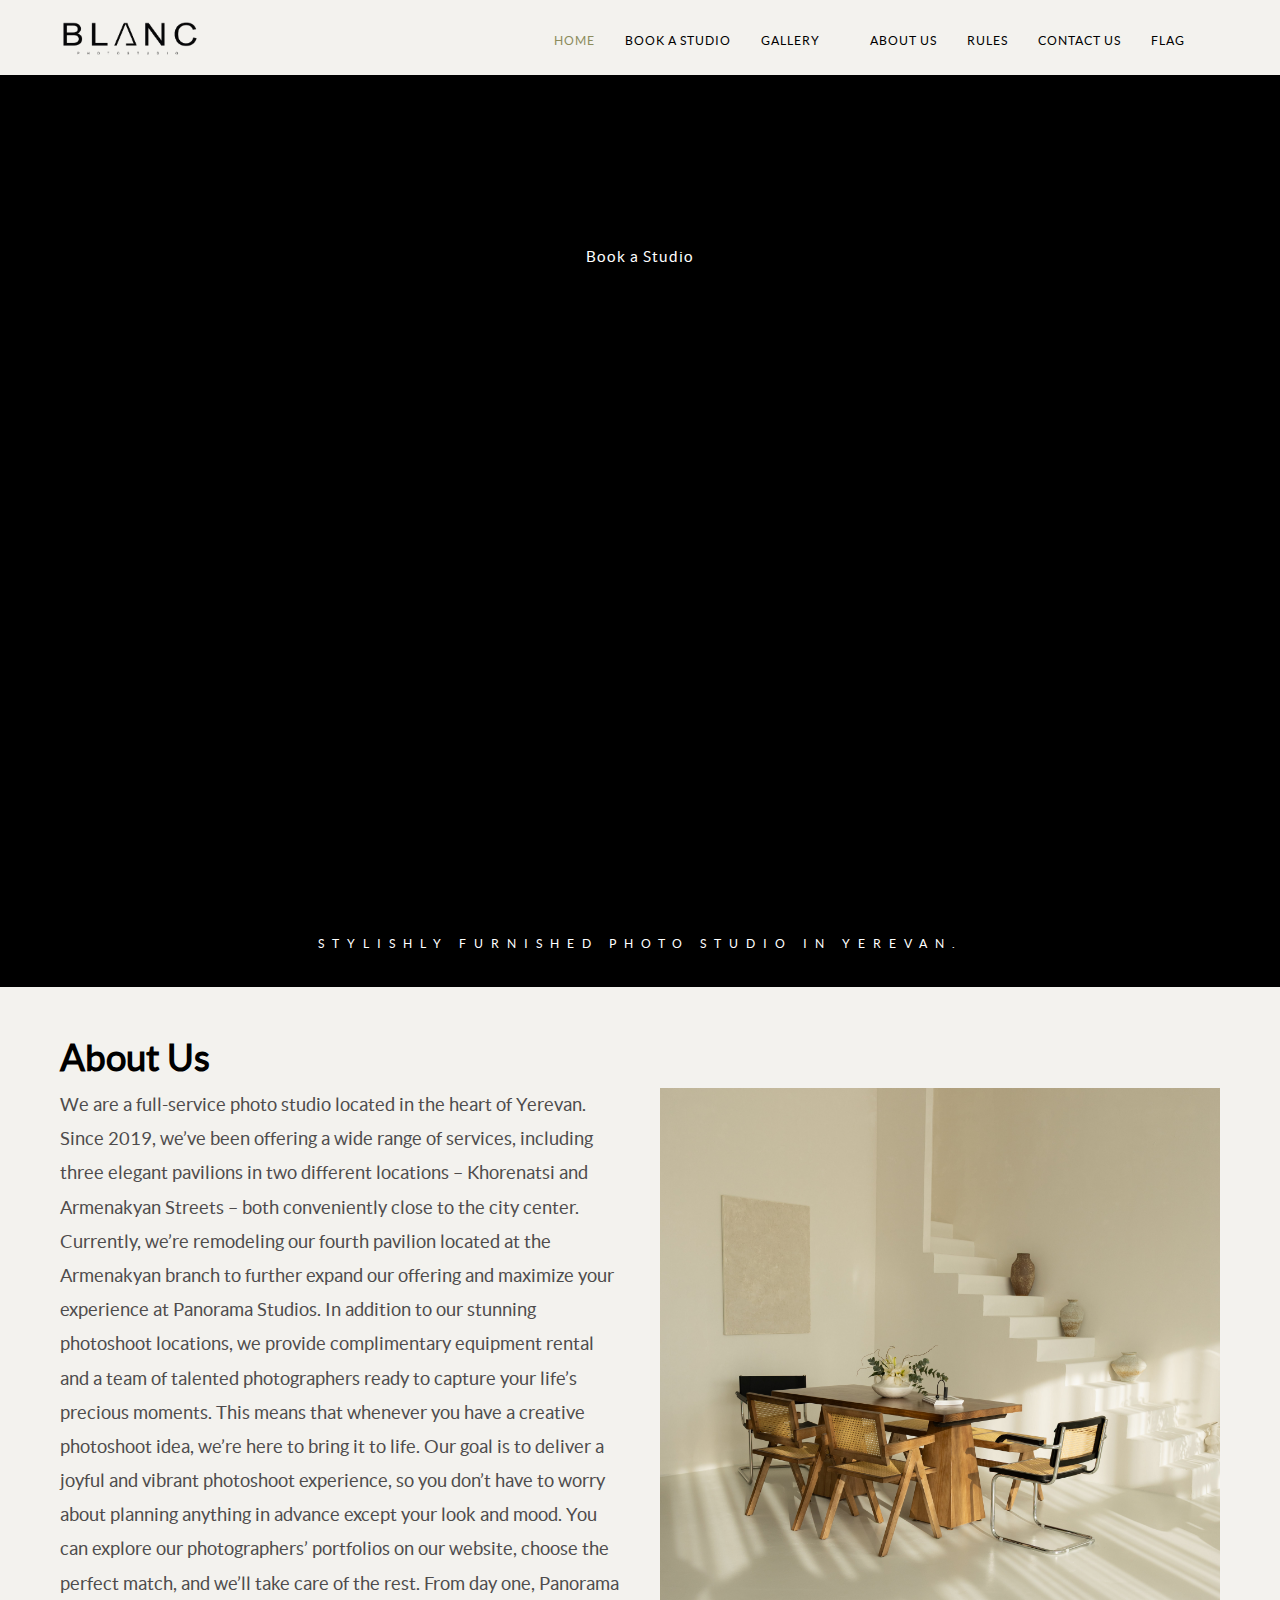
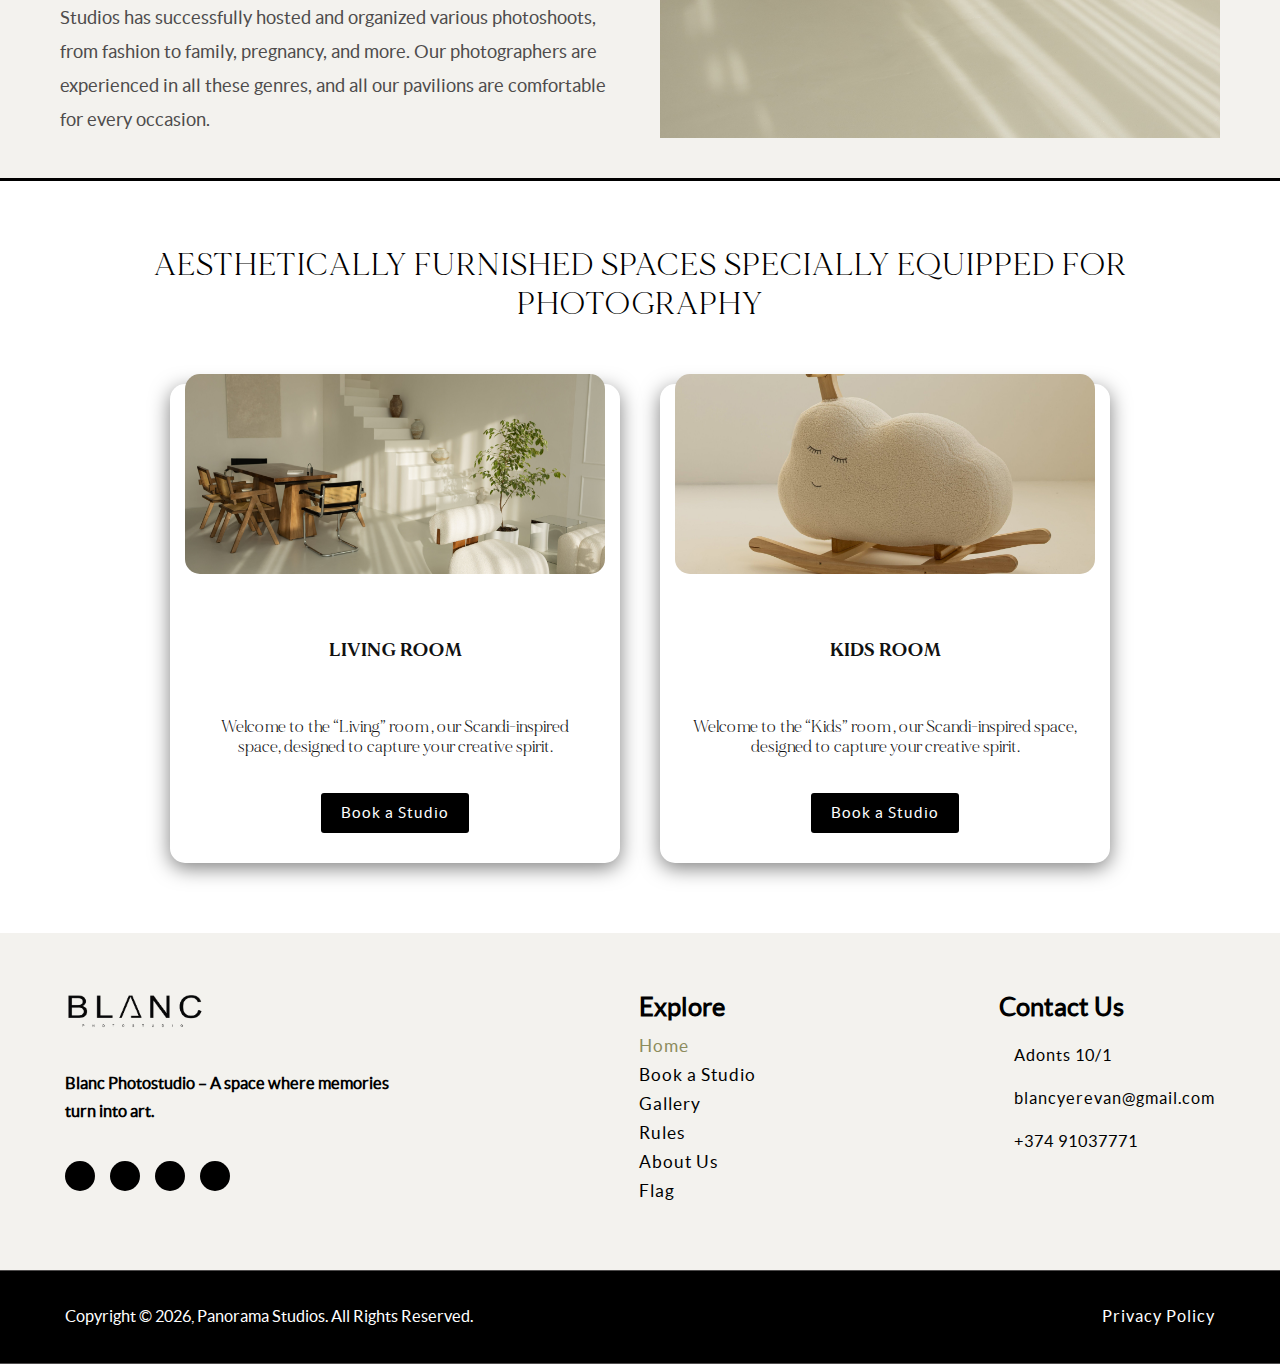
==== index.html @ 32d8f692 "first commit" ====
<!DOCTYPE html>
<html lang="en">

<head>
  <meta charset="UTF-8">
  <meta name="viewport" content="width=device-width, initial-scale=1.0">
  <link rel="stylesheet" href="https://cdnjs.cloudflare.com/ajax/libs/font-awesome/6.6.0/css/all.min.css"
    integrity="sha512-Kc323vGBEqzTmouAECnVceyQqyqdsSiqLQISBL29aUW4U/M7pSPA/gEUZQqv1cwx4OnYxTxve5UMg5GT6L4JJg=="
    crossorigin="anonymous" referrerpolicy="no-referrer" />
  <link rel="stylesheet" href="./Css/modal.css">
  <link rel="stylesheet" href="./Css/style.css">
  <link rel="stylesheet" href="./Css/media.css">
  <title>Document</title>
</head>

<body>
  <header class="container-header">
    <div class="container container-header__container">
      <a class="logo" href="index.html">
        <img src="Img/logo-rm.png" alt="logo" width="200" height="35">
      </a>
      <nav class="navbar">
        <ul class="list-reset menu-ul">
          <li><a href="index.html" class="menu-link home"><span data-lang="arm">Գլխավոր</span><span
                data-lang="ru">Главная</span><span data-lang="en">Home</span></a></li>
          <li><a class="btn-reset modal-btn menu-link" data-graph-animation="custom" data-graph-path="first">
              <span data-lang="arm">Ամրագրել</span><span data-lang="ru">Забронировать Студию</span><span
                data-lang="en">Book a Studio</span></a></li>
          <div class="menu-link-hover" id="menu-link-hover">
            <div class="pavilions-a-i" id="pavilions-a-i">
              <a href="index.html#studios" class="menu-link menu-link-pavilions">
                <span data-lang="arm">Սրահներ</span><span data-lang="ru">Галерея</span><span
                  data-lang="en">Gallery</span>
                <i class="fa-solid fa-angle-down down" id="down"></i>
              </a>
              <i class="fa-solid fa-angle-down downmedia" id="downmediapavilions" onclick="myFunction()"></i>
            </div>
            <ul class="pavilions-content list-reset" id="pavilions-content">
              <li><a href="studio1.html" class="pavilions-services"><span
                    data-lang="arm">Լիվինգ ռում</span><span data-lang="ru">Living комната</span><span
                    data-lang="en">Living room</span></a>
              </li>
              <li><a href="studio2.html" class="pavilions-services"><span data-lang="arm">Կիդս սենյակ</span><span
                    data-lang="ru">Kids комната</span><span data-lang="en">Kids room</span></a></li>
            </ul>
          </div>
          </li>
          <li><a href="#about" class="menu-link">
              <span data-lang="arm">Մեր մասին</span><span data-lang="ru">О нас</span><span data-lang="en">About
                Us</span></a></li>
          <li><a href="rules.html" class="menu-link"><span data-lang="arm">Կանոններ</span><span
                data-lang="ru">Правила</span><span data-lang="en">Rules</span></a></li>
          <li>
          <li><a href="#contactus" class="menu-link">
              <span data-lang="arm">Կապ մեզ հետ</span><span data-lang="ru">Связаться с нами</span><span
                data-lang="en">Contact Us</span></a>
          </li>
          <li>
            <div class="menu-link-hover" id="menu-link-hover">
              <div class="flag-a-i" id="flag-a-i">
                <a href="#" class="menu-link menu-link-flag">
                  <span data-lang="arm">Լեզուն</span><span data-lang="ru">Флаг</span><span data-lang="en">Flag</span>
                  <i class="fa-solid fa-angle-down down" id="down"></i>
                </a>
                <i class="fa-solid fa-angle-down downmedia" id="downmediaflag" onclick="myFunction1()"></i>
              </div>
              <ul class="flag-content list-reset" id="flag-content">
                <li><a href="##lang=arm" class="flag" data-button-lang="arm"><img
                      src="https://upload.wikimedia.org/wikipedia/commons/thumb/2/2f/Flag_of_Armenia.svg/1200px-Flag_of_Armenia.svg.png"
                      width="30px" alt=""></a></li>
                <li><a href="##lang=en" class="flag" data-button-lang="en"><img
                      src="https://t4.ftcdn.net/jpg/00/80/93/13/360_F_80931362_hc7MvkgkjTUjOlnCXJjOASENuaYTNoxv.jpg"
                      width="30px" alt=""></a></li>
                <li><a href="##lang=ru" class="flag" data-button-lang="ru"><img
                      src="https://upload.wikimedia.org/wikipedia/en/thumb/f/f3/Flag_of_Russia.svg/1200px-Flag_of_Russia.svg.png"
                      width="30px" alt=""></a></li>
              </ul>
            </div>
          </li>
        </ul>
      </nav>
      <input type="checkbox" id="burger-checkbox" class="burger-checkbox">
      <label class="burger" id="burger" for="burger-checkbox"></label>
    </div>
  </header>
  <main>





















    <section class="home-section1">
      <div class="home-section1-container container">
        <div class="home-div-forsection1">
          <h2 class="home-div-forsection1__title">
            <span data-lang="en">Welcome to our bright and spacious photo studio</span>
            <span data-lang="arm">Բարի գալուստ մեր լուսավոր և ընդարձակ ֆոտոստուդիա</span>
            <span data-lang="ru">Добро пожаловать в нашу яркую и просторную фотостудию</span>
          </h2>
          <a href="#studios" class="section1-button button">
            <span data-lang="arm">Ամրագրել</span>
            <span data-lang="ru">Забронировать Студию</span>
            <span data-lang="en">Book a Studio</span>
          </a>
        </div>
      </div>
      <swiper-container style="--swiper-navigation-color: #fff; --swiper-pagination-color: #fff" class="mySwiper"
        speed="1000" parallax="true" pagination="true" pagination-clickable="true" loop="true" autoplay="true">
        <div slot="container-start" class="parallax-bg" data-swiper-parallax="-23%"></div>

        <swiper-slide>
          <img class="home-section1__img" src="Img/header_background_img-min.jpg" alt="">
        </swiper-slide>
        <swiper-slide>
          <img class="home-section1__img" src="Img/hero-bg2-min.jpg" loading="lazy" alt="">
        </swiper-slide>
        <swiper-slide>
          <img class="home-section1__img" src="Img/ampik-new-cut2.jpg" loading="lazy" alt="">
        </swiper-slide>
      </swiper-container>
    </section>
    <section class="home-section3">
      <div class="home-section3-container container" id="home-section3-container">
        <div class="home-div-forsection3">
          <h3>
            <span data-lang="en">Stylishly furnished photo studio in Yerevan.</span>
            <span data-lang="arm">Նորաոճ կահավորված ֆոտոստուդիա Երևանում</span>
            <span data-lang="ru">Бесконечные возможности с самой красивой дизайнерской мебелью.</span>
          </h3>
        </div>
      </div>
    </section>
    <section class="aboutus-section3" id="about">
      <div class="aboutus-section3-container container" id="aboutus-section3-container">
        <div class="aboutus-div-forsection3" id="aboutus-div-forsection3">
          <h3><span data-lang="en">About Us</span> <span data-lang="arm">Մեր մասին</span> <span data-lang="ru">О
              нас</span></h3>
          <div class="aboutus-section3__content">
            <p class="text aboutus-section3-text">
              <span data-lang="en">We are a full-service photo studio located in the heart of Yerevan. Since 2019, we’ve
                been offering a wide range of services, including three elegant pavilions in two different locations –
                Khorenatsi and Armenakyan Streets – both conveniently close to the city center. Currently, we’re
                remodeling our fourth pavilion located at the Armenakyan branch to further expand our offering and
                maximize your experience at Panorama Studios. In addition to our stunning photoshoot locations, we
                provide
                complimentary equipment rental and a team of talented photographers ready to capture your life’s
                precious
                moments. This means that whenever you have a creative photoshoot idea, we’re here to bring it to life.
                Our
                goal is to deliver a joyful and vibrant photoshoot experience, so you don’t have to worry about planning
                anything in advance except your look and mood. You can explore our photographers’ portfolios on our
                website, choose the perfect match, and we’ll take care of the rest. From day one, Panorama Studios has
                successfully hosted and organized various photoshoots, from fashion to family, pregnancy, and more. Our
                photographers are experienced in all these genres, and all our pavilions are comfortable for every
                occasion.</span>
              <span data-lang="arm">Մենք ամբողջական ծառայություններ առաջարկող լուսանկարչական ստուդիա ենք, որը գտնվում է
                Երևանի կենտրոնում: 2019-ից մենք առաջարկում ենք ծառայությունների լայն տեսականի, այդ թվում՝ երեք էլեգանտ
                պավիլյոններ երկու տարբեր վայրերում՝ Խորենացի և Արմենակյան փողոցներում՝ երկուով էլ շատ մոտ կենտրոնին:
                Այժմ
                մենք նորոգում ենք մեր չորրորդ պավիլյոնը, որը գտնվում է Արմենակյան մասնաճյուղում, մեր ծառայությունների
                ընդլայնման և Panorama Studios-ում ձեր փորձառությունը առավելագույնի հասցնելու նպատակով: Դիտման վայրերի
                կողքին մենք տրամադրում ենք անվճար սարքավորումների վարձույթ և տաղանդավոր լուսանկարիչների թիմ, պատրաստ
                capturing ձեր կյանքի անգնահատելի պահերը: Սա նշանակում է, որ երբեք ստեղծագործական լուսանկարչական գաղափար
                ունեք, մենք այստեղ ենք այն կյանքի կոչելու համար: Մեր նպատակն է տրամադրել ուրախ և գունագեղ լուսանկարչական
                փորձ՝ այնպես, որ նախապես պլանավորելու ոչինչ չպետք է լինի բացի ձեր տեսքից և տրամադրությունից: Դուք կարող
                եք
                ուսումնասիրել մեր լուսանկարիչների պորտֆոլիոներն մեր կայքում, ընտրել կատարյալ համընթացը, և մենք հոգ
                կտանենք
                մնացածի մասին: Panorama Studios-ը, առաջին օրվանից սկսած, հաջողությամբ կազմակերպել է տարբեր
                լուսանկարահանումներ՝ ֆեշնից մինչ ընտանիք, հղիություն և ավելին: Մեր լուսանկարիչները փորձառու են բոլոր այս
                ժանրերում, և մեր բոլոր պավիլյոնները հարմարավետ են յուրաքանչյուր առիթի համար.</span>
              <span data-lang="ru">Мы — фотостудия полного цикла, расположенная в самом сердце Еревана. С 2019 года мы
                предлагаем широкий спектр услуг, включая три элегантных павильона в двух разных местах — на улицах
                Хоренатси и Армэнакияна — оба из которых находятся в удобной близости от центра города. В настоящее
                время
                мы реконструируем наш четвертый павильон, расположенный в филиале на Армэнакияне, чтобы еще больше
                расширить наши предложения и максимально улучшить ваш опыт в Panorama Studios. Помимо наших потрясающих
                локаций для фотосессий, мы предоставляем бесплатную аренду оборудования и команду талантливых
                фотографов,
                готовых запечатлеть важные моменты вашей жизни. Это означает, что когда у вас возникнет творческая идея
                для фотосессии, мы готовы воплотить ее в жизнь. Наша цель — предоставить радостный и яркий опыт
                фотосессии, чтобы вам не нужно было беспокоиться о планировании всего заранее, кроме вашего внешнего
                вида
                и настроения. Вы можете просмотреть портфолио наших фотографов на нашем сайте, выбрать идеального
                кандидата, а мы позаботимся обо всем остальном. С самого первого дня Panorama Studios успешно проводила
                и
                организовывала различные фотосессии — от модных съемок до семейных, беременности и других. Наши
                фотографы
                опытны во всех этих жанрах, и все наши павильоны комфортны для любого случая.</span>
            </p>
            <div class="aboutus-section3__img-box"><img class="aboutus-section3__img" loading="lazy"
                src="Img/about-bg-min2.jpg" alt="">
            </div>

          </div>
        </div>
      </div>
    </section>
    <!-- Բարի գալուստ «Kids» սենյակ՝ մեր սկանդինավյան ոճով ներշնչված տարածք, որը նախատեսված է ձեր փոքրիկի կյանքի ամենաքաղցր պահերը հավերժացնելու համար: «Kids» սենյակը սկանդինավյան դիզայնի սկզբունքներից է ներշնչված՝ համադրելով ֆունկցիոնալությունը, պարզությունը և էսթետիկան։ Սենյակը 50 քմ է, առաստաղի բարձրությունը մինչև 4,5 մետր, ինչը թույլ է տալիս, որ ստուդիան լցվի բնական լույսով։ Բնական լույսով լուսանկարահանման համար իդեալական ժամերն են առավոտյան 10:30-ից մինչև երեկոյան 17:30 Սենյակը համալրված է տարբեր դեկորներով, աքսեսուարներով, փոքր սեղաններով և աթոռներով, որոնք հեշտությամբ կարելի է վերադասավորել՝ ստեղծելու յուրահատուկ ֆոտոզոնաներ։ «Kids» սենյակը հիանալի վայր է երեխայի կյանքի կարևոր պահերը, ծննդյան տարեդարձները և ընտանեկան լուսանկարահանումները հավերժացնելու համար։ Տարածքը նաև հիանալի վայր է մարկետփլեյս խանութների համար, որտեղ կարող են լուսանկարել երեխաների հագուստ, խաղալիքներ ու աքսեսուարներ։ Այստեղ ձեր փոքրիկը կզգա իրեն ինչպես տանը՝ իր ննջասենյակում: Մենք սպասում ենք ձեզ մեր հեքիաթային աշխարհում, որտեղ կախարդանք արդեն Ձեզ է սպասում։ Խաղն արդեն սկսված է։ -->
    <section class="studios" id="studios">
      <div class="container">
        <h2 class="studios__title">
          <span data-lang="en">Aesthetically furnished spaces specially equipped for photography</span>
          <span data-lang="ru">Уникальные фотостудии</span>
          <span data-lang="arm">Վարձակալեք լուսավոր և խաղաղ ֆոտոստուդիա</span>
        </h2>
        <div class="home-studios" id="home-studios">
          <div class=card>
            <div class=image>
              <img src="Img/hero-bg2-min.jpg" loading="lazy" alt="" height="200">
            </div>
            <div class=content>
              <h3>
                <span data-lang="en">LIVING ROOM</span>
                <span data-lang="ru">Ливинг Рум</span>
                <span data-lang="arm">ԼԻՎԻՆԳ ՌՈՒՄ</span>
              </h3>
              <p>
                <span data-lang="en">Welcome to the “Living” room , our Scandi-inspired space, designed to capture your
                  creative spirit.</span>
                <span data-lang="ru">Добро пожаловать в “Гостиную” комнату, наша Скандинавская студия, предназначенная
                  для
                  захвата вашего креативного духа.</span>
                <span data-lang="arm">
                  «Լիվինգ ռումը» 110 քառակուսի մետր սկանդինավյան և ժամանակակից ոճով սենյակ է՝ մեծ, հարավ նայող
                  պատուհաններով ու 4.5 մետր բարձրությամբ առաստաղով։
                </span>
              </p>
              <a href="./studio1.html" target="_blank" class="section1-button button">
                <span data-lang="en">Book a Studio</span><span data-lang="ru">Забронировать Студию</span><span
                  data-lang="arm">Ամրագրել</span>
              </a>
            </div>
          </div>
          <div class=card>
            <div class=image>
              <img src="Img/ampik-new-cut-min.jpg" loading="lazy" alt="" height="200">
            </div>
            <div class=content>
              <h3>
                <span data-lang="en">KIDS ROOM</span><span data-lang="ru">Детская комната</span><span
                  data-lang="arm">ՔԻԴՍ ՌՈՒՄ</span>
              </h3>
              <p>
                <span data-lang="en">Welcome to the “Kids” room , our Scandi-inspired space, designed to capture your
                  creative spirit.</span>
                <span data-lang="ru">Добро пожаловать в “Детскую” комнату, наша Скандинавская студия, предназначенная
                  для
                  захвата вашего креативного духа.</span>
                <span data-lang="arm">
                  Բարի գալուստ «Kids ռում»՝ մեր սկանդինավյան ոճով ներշնչված տարածք, որը նախատեսված է ձեր փոքրիկի կյանքի
                  ամենաքաղցր պահերը հավերժացնելու համար:
                </span>
              </p>
              <a href="./studio2.html" target="_blank" class="section1-button button">
                <span data-lang="en">Book a Studio</span><span data-lang="ru">Забронировать Студию</span><span
                  data-lang="arm">Ամրագրել</span>
              </a>
            </div>
          </div>
        </div>
      </div>
    </section>
  </main>
  <footer class="footer-top" id="contactus">
    <div class="container-footer container" id="container-footer">
      <div class="footer-content1">
        <a href="#">
          <img class="container-footer__logo logo" src="Img/logo-rm.png" loading="lazy" alt="" width="200" height="35">
        </a>
        <div class="text footer-text" id="footer-text">
          <p>
            <span data-lang="en">Blanc Photostudio – A space where memories turn into art.</span>
            <span data-lang="ru">Арендуйте светлую и уютную фотостудию от Blanc. Стильная дизайнерская мебель и
              комфортная атмосфера. Бронируйте онлайн прямо сейчас.</span>
            <span data-lang="arm">Բլանկ ֆոտոստուդիա – տարածք, որտեղ հիշողությունները վերածվում են արվեստի</span>
          </p>
        </div>
        <div class="footer-icons" id="footer-icons">
                    <div class="social-icons"><a target="_blank" href="https://www.facebook.com/blancPhotostudio?mibextid=wwXIfr&rdid=IRGBv2bpLArvaAYT&share_url=https%3A%2F%2Fwww.facebook.com%2Fshare%2F15zSyLHVTD%2F%3Fmibextid%3DwwXIfr#"><i class="fa-brands fa-facebook socialmedia"></i></a></div>
          <div class="social-icons"><a target="_blank" href="https://www.instagram.com/blancphotostudio.am/?igsh=MWFsaHY2bDZmajM4YQ%3D%3D#"><i class="fa-brands fa-instagram socialmedia-instagram"></i></a></div>
          <div class="social-icons"><a href="tel:+37491037771"><i class="fa-solid fa-phone socialmedia"></i></a></div>
          <div class="social-icons"><a href="mailto:blancyerevan@gmail.com"><i class="fa-solid fa-envelope socialmedia"></i></a></div>
        </div>
      </div>

      <div class="footer-content2">
        <h3 class="footer-title">
          <span data-lang="en">Explore</span><span data-lang="arm">Արժե տեսնել</span><span data-lang="ru">Ссылки</span>
        </h3>
        <ul class="list-reset">
          <li><a href="index.html" class="menu-link home">
              <span data-lang="en">Home</span><span data-lang="arm">Գլխավոր</span><span data-lang="ru">Главная</span>
            </a>
          </li>
          <li><a data-graph-path="first" data-graph-animation="custom" class="menu-link">
              <span data-lang="en">Book a Studio</span><span data-lang="ru">Забронировать Студию</span><span
                data-lang="arm">Ամրագրում</span>
            </a></li>
          <li>
            <div class="menu-link-hover" id="menu-link-hover">
              <div class="pavilions-a-i" id="pavilions-a-i">
                <a href="" class="menu-link menu-link-pavilions">
                  <span data-lang="en">Gallery</span>
                  <span data-lang="arm">Սրահներ</span>
                  <span data-lang="ru">Галерея</span>
                  <i class="fa-solid fa-angle-down down" id="down"></i>
                </a>
                <i class="fa-solid fa-angle-down downmedia" id="downmediapavilions" onclick="myFunction()"></i>
              </div>
              <ul class="pavilions-content list-reset" id="pavilions-content">
                <li><a href="studio1.html" class="pavilions-services"><span
                      data-lang="arm">Լիվինգ ռում</span><span data-lang="ru">Living комната</span><span
                      data-lang="en">Living room</span></a>
                </li>
                <li><a href="studio2.html" class="pavilions-services"><span data-lang="arm">Կիդս ռում</span><span
                      data-lang="ru">Kids комната</span><span data-lang="en">Kids room</span></a></li>
              </ul>
            </div>
          </li>
          <li><a href="rules.html" class="menu-link">
              <span data-lang="en">Rules</span><span data-lang="arm">Կանոններ</span><span data-lang="ru">Правила</span>
            </a>
          </li>
          <li><a href="#about" class="menu-link">
              <span data-lang="en">About Us</span><span data-lang="ru">О нас</span><span data-lang="arm">Մեր
                մասին</span>
            </a></li>
          <li>
            <div class="menu-link-hover" id="menu-link-hover">
              <div class="flag-a-i" id="flag-a-i">
                <a class="menu-link menu-link-flag">
                  <span data-lang="en">Flag</span><span data-lang="arm">Լեզուն</span><span data-lang="ru">Флаг</span>

                  <i class="fa-solid fa-angle-down down" id="down"></i>
                </a>
                <i class="fa-solid fa-angle-down downmedia" id="downmediaflag" onclick="myFunction1()"></i>
              </div>
              <ul class="flag-content list-reset" id="flag-content">
                <li><a href="##lang=arm" class="flag" data-button-lang="arm"><img
                      src="https://upload.wikimedia.org/wikipedia/commons/thumb/2/2f/Flag_of_Armenia.svg/1200px-Flag_of_Armenia.svg.png"
                      width="30px" alt=""></a></li>
                <li><a href="##lang=en" class="flag" data-button-lang="en"><img
                      src="https://t4.ftcdn.net/jpg/00/80/93/13/360_F_80931362_hc7MvkgkjTUjOlnCXJjOASENuaYTNoxv.jpg"
                      width="30px" alt=""></a></li>
                <li><a href="##lang=ru" class="flag" data-button-lang="ru"><img
                      src="https://upload.wikimedia.org/wikipedia/en/thumb/f/f3/Flag_of_Russia.svg/1200px-Flag_of_Russia.svg.png"
                      width="30px" alt=""></a></li>
              </ul>
            </div>
          </li>
        </ul>
      </div>
      <div class="footer-content2">
        <h3 class="footer-title">
          <span data-lang="en">Contact Us</span><span data-lang="arm">Կապ մեզ հետ</span><span data-lang="ru">Связаться с
            нами</span>
        </h3>
        <ul class="list-reset">
          <li class="footer-lists"><a href="#"><i class="fa-solid fa-location-dot contacticons"></i>Adonts 10/1</a></li>
          <li class="footer-lists"><a href="mailto:blancyerevan@gmail.com"><i
                class="fa-solid fa-envelope contacticons"></i>blancyerevan@gmail.com</a></li>
          <li class="footer-lists"><a href="tel:+37491037771"><i class="fa-solid fa-phone contacticons"></i>+374
              91037771</a></li>

        </ul>
      </div>
    </div>
  </footer>

  <footer class="footer-bottom">
    <div class="container-deepfooter container">
      <p>Copyright © <span class="copyright" id="copyright"></span>, Panorama Studios. All Rights Reserved.</p>
      <p> <a>Privacy Policy</a></p>
    </div>
  </footer>
  <div class="graph-modal">
    <div class="graph-modal__container" role="dialog" aria-modal="true" data-graph-target="first">
      <button class="btn-reset graph-modal__close js-modal-close" aria-label="Закрыть модальное окно"></button>
      <div class="graph-modal__content">
        <h1>barev ARA</h1>
      </div>
    </div>
  </div>
  <script src="./js/modal.js"></script>
  <script src="https://cdn.jsdelivr.net/npm/swiper@11/swiper-element-bundle.min.js"></script>
  <script src="./js/script.js"></script>

</body>

</html>
---- Css/modal.css ----
html {
  box-sizing: border-box;
}

*,
*::before,
*::after {
  box-sizing: inherit;
}

.disable-scroll {
  position: relative;
  overflow: hidden;
  height: 100vh;
  position: fixed;
  left: 0;
  top: 0;
  width: 100%;
}

.graph-modal {
  --transition-time: 0.3s;
  position: fixed;
  inset: 0;
  z-index: 1000;
  display: flex;
  padding: 30px 0;
  background-color: rgba(0, 0, 0, 0.7);
  cursor: pointer;
  overflow-y: auto;
  overflow-x: hidden;
  opacity: 0;
  visibility: hidden;
  transition: opacity var(--transition-time), visibility var(--transition-time);
}

.graph-modal__container {
  position: relative;
  width: 1000px;
  margin: auto;
  display: block;
  background-color: #fff;
  border-radius: 10px;
  padding: 20px;
  cursor: default;
  display: none;
}

@media (max-width: 1024px) {
  .graph-modal__container {
    width: 90%;
  }
}

.graph-modal__close {
  position: absolute;
  right: 10px;
  top: 10px;
  border: none;
  padding: 0;
  width: 20px;
  height: 20px;
  background-color: transparent;
  background-image: url("data:image/svg+xml,%3Csvg version='1.1' id='Capa_1' xmlns='http://www.w3.org/2000/svg' xmlns:xlink='http://www.w3.org/1999/xlink' x='0px' y='0px' viewBox='0 0 512.001 512.001' style='enable-background:new 0 0 512.001 512.001;' xml:space='preserve'%3E%3Cg%3E%3Cg%3E%3Cpath d='M284.286,256.002L506.143,34.144c7.811-7.811,7.811-20.475,0-28.285c-7.811-7.81-20.475-7.811-28.285,0L256,227.717 L34.143,5.859c-7.811-7.811-20.475-7.811-28.285,0c-7.81,7.811-7.811,20.475,0,28.285l221.857,221.857L5.858,477.859 c-7.811,7.811-7.811,20.475,0,28.285c3.905,3.905,9.024,5.857,14.143,5.857c5.119,0,10.237-1.952,14.143-5.857L256,284.287 l221.857,221.857c3.905,3.905,9.024,5.857,14.143,5.857s10.237-1.952,14.143-5.857c7.811-7.811,7.811-20.475,0-28.285 L284.286,256.002z'/%3E%3C/g%3E%3C/g%3E%3C/svg%3E%0A");
  cursor: pointer;
}

.graph-modal.is-open {
  opacity: 1;
  visibility: visible;
  transition: opacity var(--transition-time), visibility var(--transition-time);
}

.graph-modal__container.graph-modal-open {
  display: block;
}

.fade {
  opacity: 0;
  transition: opacity var(--transition-time);
}

.fade.animate-open {
  opacity: 1;
  transition: opacity var(--transition-time);
}

.fadeInUp {
  opacity: 0;
  transform: translateY(-100px);
  transition: transform var(--transition-time), opacity var(--transition-time);
}

.fadeInUp.animate-open {
  opacity: 1;
  transform: translateY(0);
  transition: transform var(--transition-time), opacity var(--transition-time);
}
---- Css/style.css ----
@font-face {
  font-family: "Made Mirage";
  src: url(../fonts/MADE\ Mirage\ Thin.woff2) format("woff2");
  font-weight: 300;
  font-style: normal;
  font-display: swap;
}

@font-face {
  font-family: "Lato";
  src: url(../fonts/lato-regular.woff2) format("woff2");
  font-weight: 400;
  font-style: normal;
  font-display: swap;
}

@font-face {
  font-family: "Made Mirage";
  src: url(../fonts/MADE\ Mirage\ Regular.woff2) format("woff2");
  font-weight: 400;
  font-style: normal;
  font-display: swap;
}

@font-face {
  font-family: "Made Mirage";
  src: url(../fonts/MADE\ Mirage\ Medium.woff2) format("woff2");
  font-weight: 500;
  font-style: normal;
  font-display: swap;
}

@font-face {
  font-family: "Made Mirage";
  src: url(../fonts/MADE\ Mirage\ Bold.woff2) format("woff2");
  font-weight: 700;
  font-style: normal;
  font-display: swap;
}

@font-face {
  font-family: "Made Mirage";
  src: url(../fonts/MADE\ Mirage\ Black.woff2) format("woff2");
  font-weight: 900;
  font-style: normal;
  font-display: swap;
}

@import url(./modal.css);

html {
  box-sizing: border-box;
  height: 100%;
  font-family: "Made Mirage", sans-serif;
  font-weight: 400;
  scroll-behavior: smooth;
  scroll-padding-top: 75px;
}

.home,
.services,
.pavilions,
.bookastudio,
.aboutus,
.contactus,
.myaccount {
  color: rgb(140, 140, 93);
}

body {
  height: 100%;
  margin: 0;
  background-color: #fff;
}

img {
  max-width: 100%;
  object-fit: cover;
}

a {
  font-family: "Lato", sans-serif;
  text-decoration: none;
  color: #000;
  font-weight: 300;
  letter-spacing: 1px;
}

.list-reset {
  list-style: none;
  padding: 0;
  margin: 0;
}

.button-reset {
  padding: 0;
  border: none;
  background: transparent;
  cursor: pointer;
}

h1 {
  position: absolute;
  width: 1px;
  height: 1px;
  margin: -1px;
  border: 0;
  padding: 0;

  white-space: nowrap;
  clip-path: inset(100%);
  clip: rect(0 0 0 0);
  overflow: hidden;
}

.text {
  margin: 0;
  color: #000000;
  font-size: 16px;
  font-weight: 400;
  line-height: 28px;
}

.button {
  /* max-width: 250px; */
  border: none;
  background: #000;
  color: rgb(255, 255, 255);
  font-size: 15px;
  line-height: 20px;
  border-radius: 3px;
  padding: 10px 20px;
}

.button:hover {
  transform: scale(1.1);
  transition: transform .3s;
}

.container {
  max-width: 1190px;
  padding: 0 15px;
  margin: 0 auto;
}

/*-------header---------*/

.container-header {
  position: fixed;
  z-index: 100;
  left: 0;
  right: 0;
  width: 100%;
  padding: 20px 0;
  background: #F3F2EE;
}

.container-header__container {
  display: flex;
  justify-content: space-between;
  align-items: center;
  gap: 30px;
}

.logo {
  position: relative;
  left: -30px;
  height: 35px;
}

.logo img {
  height: 35px;
}

.header-logo {
  background-image: url(../Img/logo-rm.png);
  width: 200px;
  height: 35px;
  background-repeat: no-repeat;
  background-size: cover;

}

.navbar {
  display: flex;
  gap: 60px;
  z-index: 5;
}

.navbar a {
  font-size: 12px;
  text-transform: uppercase;
}

.menu-ul {
  display: flex;
  justify-content: space-between;
  margin-top: 5px;
}

.menu-link {
  display: block;
  padding: 0px 15px;
  font-size: 17px;
  cursor: pointer;
}

.menu-link-pavilions,
.menu-link-flag {
  display: flex;
}

.footer-content2 .menu-link {
  padding-bottom: 10px;
}

.menu-link:hover {
  color: rgb(140, 140, 93);
}

.pavilions-content,
.flag-content {
  display: none;
  position: absolute;
  background-color: #f9f9f9;
  width: 190px;
  box-shadow: 0px 8px 16px 0px rgba(0, 0, 0, 0.2);
  z-index: 1;
}

.pavilions-content a,
.flag-content a {
  color: black;
  padding: 12px 16px;
  text-decoration: none;
  display: block;
  text-align: left;
  border-bottom: 1px solid rgb(78, 76, 76);
}

.down {
  padding-left: 20px;
}

.downmedia {
  display: none;
}

.pavilions-content a:hover {
  color: rgb(140, 140, 93);
}

.menu-link-hover:hover .pavilions-content {
  display: block;
  color: rgb(140, 140, 93);
}

.menu-link-pavilions,
.menu-link-flag {
  position: relative;
}

.menu-link-hover:hover .flag-content {
  display: block;
}

footer {
  color: #fff;
  border-bottom: 1px solid rgb(78, 76, 76);
}

.footer-top {
  background-color: #F3F2EE;
}

.footer-bottom {
  background-color: #000;

  a {
    color: #fff;
  }
}

footer a {
  color: #000;
}

footer .menu-link {
  padding: 0;
}

.container-footer {
  padding: 60px 20px;
  display: flex;
  justify-content: space-between;
  flex-wrap: wrap;
  gap: 20px;
  color: #000;
}

.footer-text {
  color: #000;
  font-weight: bold;
  padding: 20px 0px;
  font-family: "Lato";
}


.footer-icons {
  max-width: 180px;
  display: grid;
  justify-content: space-between;
  grid-template-columns: 1fr 1fr 1fr 1fr;
}

.social-icons {
  width: 30px;
  height: 30px;
  border-radius: 50%;
  background-color: #000;
  color: #fff
}

.social-icons a {
  color: #fff;
}

.socialmedia {
  padding: 7px;
}

.socialmedia-instagram {
  padding: 7.5px;
}

.footer-content2,
.footer-content1 {
  max-width: 330px;
}

.footer-title {
  margin-top: 0px;
  margin-bottom: 15px;
  font-size: 25px;
  font-family: "Lato";
}

.footer-lists {
  color: rgb(255, 255, 255);
  padding: 10px 0px;

  a {
    display: inline-flex;
    gap: 10px;
  }
}


.contacticons {
  padding-right: 5px;
}

/*------deepfooter-----------*/
.container-deepfooter {
  padding: 20px 20px;
  display: flex;
  justify-content: space-between;
}

.container-deepfooter p:first-child {
  font-family: "Lato";
}

.container-deepfooter a:hover {
  color: rgb(14, 81, 159);
}

/*---------burger---------*/
.burger-checkbox {
  position: absolute;
  visibility: hidden;
}

.burger {
  cursor: pointer;
  display: none;
  position: relative;
  border: none;
  background: transparent;
  width: 40px;
  height: 26px;
}

.burger::before,
.burger::after {
  content: '';
  left: 0;
  position: absolute;
  display: block;
  width: 100%;
  height: 4px;
  border-radius: 10px;
  background: #000;
}

.burger::before {
  top: 0;
  box-shadow: 0 11px 0 #000;
  transition: box-shadow .3s .15s, top .3s .15s, transform .3s;
}

.burger::after {
  bottom: 0;
  transition: bottom .3s .15s, transform .3s;
}

.burger-checkbox:checked+.burger::before {
  top: 11px;
  transform: rotate(45deg);
  box-shadow: 0 6px 0 rgba(0, 0, 0, 0);
  transition: box-shadow .15s, top .3s, transform .3s .15s;
}

.burger-checkbox:checked+.burger::after {
  bottom: 11px;
  transform: rotate(-45deg);
  transition: bottom .3s, transform .3s .15s;
}

/*------------home-section1------------*/

.home-section1 {
  position: relative;
  display: flex;
  align-items: start;
  width: 100%;
  height: 100vh;
  padding-top: 75px;
}

/* SLIDER HEADER SHOW */
swiper-container {
  position: absolute;
  inset: 0;
  /* z-index: -1; */
  background: #000;
  padding-top: 75px;
}

swiper-slide {
  position: relative;
  font-size: 18px;
  -webkit-box-sizing: border-box;
  box-sizing: border-box;
  padding: 40px 60px;
}

swiper-slide .home-section1__img {
  position: absolute;
  inset: 0;
  z-index: -1;
  width: 100%;
  height: 100%;
  object-fit: fill;
}

.parallax-bg {
  position: absolute;
  left: 0;
  top: 0;
  width: 130%;
  height: 100%;
  -webkit-background-size: cover;
  background-size: cover;
  background-position: center;
}

swiper-slide .title {
  font-size: 41px;
  font-weight: 300;
}

swiper-slide .subtitle {
  font-size: 21px;
}

swiper-slide .text {
  font-size: 14px;
  max-width: 400px;
  line-height: 1.3;
}


/* ***************** */


.home-section1-container {
  position: relative;
  display: flex;
  padding-top: 3%;
  justify-content: flex-end;
  z-index: 10;
}

.home-div-forsection4 {
  background-color: #000;
  color: #fff;
}

.home-div-forsection1__title {
  margin-bottom: 20px;
}

.home-div-forsection1 {
  max-width: 490px;
  display: flex;
  flex-direction: column;
}

h2 {
  font-weight: 400;
  font-size: 31px;
  letter-spacing: 1px;
  text-align: center;
  text-transform: uppercase;
}

.section1-button {
  display: block;
  margin: auto;
}

/*-------home-section2--------*/

.home-section2-container {
  padding: 70px 0;
  display: flex;
  justify-content: space-between;
}

.home-div-forsection2img {
  border-radius: 5px;
  background-image: url(../Img/panoramastudios-about-us.jpg);
  width: 550px;
  height: 500px;
  background-repeat: no-repeat;
  background-size: cover;
}

.home-div-forsection2 {
  max-width: 520px;
}

.home-section2-p1 {
  color: #EC4192;
  font-size: 17px;
  font-weight: 500;
}

.home-section2-p2 {
  color: rgb(78, 76, 76);
  font-size: 17px;
  padding: 10px 0 20px;
  line-height: 1.9;
}

.home-div-forsection2 h3 {
  font-size: 43px;
  padding: 10px 0;
  margin: 0;
}

.section2-button {
  cursor: pointer;
}

/*-----------------------section3---------------------*/
.home-section3 {
  background-color: #000;
  padding: 25px 0px;
}

.home-section3-container {
  display: flex;
  justify-content: center;
}

.home-div-forsection3 {
  max-width: 900px;
  display: flex;
  flex-direction: column;
}

.home-div-forsection3 h3 {
  font-family: "Lato", Sans-serif;
  font-size: 12px;
  font-weight: 400;
  text-transform: uppercase;
  letter-spacing: 8px;
  color: #fff;
}

.section3-button {
  margin: 0 auto;
  background-color: #fff;
  color: #000;
}

/*-----------------------section4---------------------*/

.home-section4-container {
  padding: 0px 10px;
  display: flex;
  flex-direction: column;
  justify-content: center;
  text-align: center;
}

.home-section4-container h2 {
  margin: 0;
}

.home-section4-container p {
  padding-bottom: 20px;
  font-size: 18px;
}



.home-studio {
  box-shadow: 0px 4px 15px 0px rgba(0, 0, 0, 0.3);
  border-radius: 5px;
  padding-bottom: 20px;
  margin-bottom: 20px;
}

.home-studio1img {
  background-image: url(https://www.cepagallery.org/wp-content/uploads/2020/08/cepa_gallery_photo_studio_product-scaled.jpg);
  border-top-left-radius: 5px;
  border-top-right-radius: 5px;
  width: 100%;
  height: 150px;
  background-repeat: no-repeat;
  background-size: cover;
}




.home-studios {
  display: flex;
  align-items: center;
  justify-content: center;
  gap: 20px;
}

.card {
  max-width: 450px;
  background-color: #fff;
  margin: 30px 10px;
  padding: 20px 15px;

  display: flex;
  flex-direction: column;
  box-shadow: 0 5px 20px rgba(0, 0, 0, 0.5);
  border-radius: 15px;
}

.card .image {
  position: relative;
  top: -30px;
  z-index: 1;
}

.card .image img {
  min-width: 100%;
  height: 200px;
  border-radius: 15px;
}

.card .content {
  display: flex;
  flex-direction: column;
  gap: 20px;
  padding: 10px 15px;
  color: #111;
  text-align: center;
}

.home-studio2img {
  background-image: url(../Img/Studio2.jpeg);
  border-top-left-radius: 5px;
  border-top-right-radius: 5px;
  width: 100%;
  height: 150px;
  background-repeat: no-repeat;
  background-size: cover;
}

.home-studio3img {
  background-image: url(../Img/Studio3.jpg);
  border-top-left-radius: 5px;
  border-top-right-radius: 5px;
  width: 100%;
  height: 150px;
  background-repeat: no-repeat;
  background-size: cover;
}

.home-studio4img {
  background-image: url(../Img/Studio4.jpg);
  border-top-left-radius: 5px;
  border-top-right-radius: 5px;
  width: 100%;
  height: 150px;
  background-repeat: no-repeat;
  background-size: cover;
}

.home-studio h3 {
  padding: 10px 0;
  margin: 0;
}

.home-studio h4 {
  padding: 10px 0;
  margin: 0;
  font-size: 18px;
  color: rgba(52, 52, 52);
}

.home-section4-list {
  font-size: 18px;
  padding: 20px 0;
  line-height: 2.5;
}

.home-section4-list i {
  font-size: 16px;
  color: #EC4192;
  padding-right: 10px;
}

.home-section4-button {
  border-radius: 25px;
  cursor: pointer;
}

/*-----------------------services------------------------*/
/*-----------------------services-section1------------------------*/
/* .services-section1 {
    background-image: url();
    background-repeat: no-repeat;
    background-size: cover;
} */

.services-section1-container {
  padding: 100px;
  display: flex;
  justify-content: center;
}

.services-div-forsection1 h2 {
  margin: 0;
  color: rgb(255, 255, 255);
}

#rules {
  display: flex;
  justify-content: center;
}

.go-corner {
  display: flex;
  align-items: center;
  justify-content: center;
  position: absolute;
  width: 32px;
  height: 32px;
  overflow: hidden;
  top: 0;
  right: 0;
  background-color: #00838d;
  border-radius: 0 4px 0 32px;
}

.go-arrow {
  margin-top: -4px;
  margin-right: -4px;
  color: white;
  font-family: courier, sans;
}

.card1 {
  display: block;
  position: relative;
  max-width: 262px;
  background-color: #f2f8f9;
  border-radius: 4px;
  padding: 32px 24px;
  margin: 12px;
  text-decoration: none;
  z-index: 0;
  overflow: hidden;

  &:before {
    content: "";
    position: absolute;
    z-index: -1;
    top: -16px;
    right: -16px;
    background: #00838d;
    height: 32px;
    width: 32px;
    border-radius: 32px;
    transform: scale(1);
    transform-origin: 50% 50%;
    transition: transform 0.25s ease-out;
  }

  &:hover:before {
    transform: scale(21);
  }
}

.card1:hover {
  p {
    transition: all 0.3s ease-out;
    color: rgba(255, 255, 255, 0.8);
  }

  h3 {
    transition: all 0.3s ease-out;
    color: #ffffff;
  }
}

.card2 {
  display: block;
  top: 0px;
  position: relative;
  max-width: 262px;
  background-color: #f2f8f9;
  border-radius: 4px;
  padding: 32px 24px;
  margin: 12px;
  text-decoration: none;
  z-index: 0;
  overflow: hidden;
  border: 1px solid #f2f8f9;

  &:hover {
    transition: all 0.2s ease-out;
    box-shadow: 0px 4px 8px rgba(38, 38, 38, 0.2);
    top: -4px;
    border: 1px solid #cccccc;
    background-color: white;
  }

  &:before {
    content: "";
    position: absolute;
    z-index: -1;
    top: -16px;
    right: -16px;
    background: #00838d;
    height: 32px;
    width: 32px;
    border-radius: 32px;
    transform: scale(2);
    transform-origin: 50% 50%;
    transition: transform 0.15s ease-out;
  }

  &:hover:before {
    transform: scale(2.15);
  }
}

.card3 {
  display: block;
  top: 0px;
  position: relative;
  max-width: 262px;
  background-color: #f2f8f9;
  border-radius: 4px;
  padding: 32px 24px;
  margin: 12px;
  text-decoration: none;
  overflow: hidden;
  border: 1px solid #f2f8f9;

  .go-corner {
    opacity: 0.7;
  }

  &:hover {
    border: 1px solid #00838d;
    box-shadow: 0px 0px 999px 999px rgba(255, 255, 255, 0.5);
    z-index: 500;
  }
}

.card3:hover {
  p {
    color: #00838d
  }

  .go-corner {
    transition: opactiy 0.3s linear;
    opacity: 1;
  }
}

.card4 {
  display: block;
  top: 0px;
  position: relative;
  max-width: 262px;
  background-color: #ffffff;
  border-radius: 4px;
  padding: 32px 24px;
  margin: 12px;
  text-decoration: none;
  overflow: hidden;
  border: 1px solid #cccccc;

  .go-corner {
    background-color: #00838d;
    height: 100%;
    width: 16px;
    padding-right: 9px;
    border-radius: 0;
    transform: skew(6deg);
    margin-right: -36px;
    align-items: start;
    background-image: linear-gradient(-45deg, #8F479A 1%, #DC2A74 100%);
  }

  .go-arrow {
    transform: skew(-6deg);
    margin-left: -2px;
    margin-top: 9px;
    opacity: 0;
  }

  &:hover {
    border: 1px solid #CD3D73;
  }

  h3 {
    margin-top: 8px;
  }
}

.card4:hover {
  .go-corner {
    margin-right: -12px;
  }

  .go-arrow {
    opacity: 1;
  }
}

/*-----------------------services-section2------------------------*/

.services-section2-container {
  display: flex;
  justify-content: space-between;
}

.services-section2-img {
  /* background-image: url(../Img/panoramastudios-about-us.jpg); */
  background-repeat: no-repeat;
  background-size: cover;
  border-radius: 10px;
  width: 600px;
  height: 300px;
  margin: 60px 0px;
}

/*------------------tab--------------*/


.services-section2-text {
  max-width: 550px;
  margin: 32px auto;
  background: #fff;
}

.tabbed {
  overflow-x: hidden;
  margin: 32px 0;
  padding-bottom: 16px;
}

.tabbed [type="radio"] {
  display: none;
}

.tabs {
  display: flex;
  align-items: stretch;
  list-style: none;
  padding: 0;
}

.tab>label {
  display: block;
  margin-bottom: -1px;
  padding: 12px 15px;
  border-top: none;
  border-bottom: 1px solid #fff;
  color: #EC4192;
  font-size: 18px;
  font-weight: 600;
  letter-spacing: 1px;
  cursor: pointer;
  transition: all 0.3s;
}

.tab-content {
  display: none;
  font-size: 18px;
  padding-left: 20px;
  color: rgb(78, 76, 76);
}

.tabbed [type="radio"]:nth-of-type(1):checked~.tabs .tab:nth-of-type(1) label,
.tabbed [type="radio"]:nth-of-type(2):checked~.tabs .tab:nth-of-type(2) label,
.tabbed [type="radio"]:nth-of-type(3):checked~.tabs .tab:nth-of-type(3) label {
  border-bottom-color: #EC4192;
  border-top: none;
  background: #fff;
}

.tabbed [type="radio"]:nth-of-type(1):checked~.tab-content:nth-of-type(1),
.tabbed [type="radio"]:nth-of-type(2):checked~.tab-content:nth-of-type(2),
.tabbed [type="radio"]:nth-of-type(3):checked~.tab-content:nth-of-type(3) {
  display: block;
}

/*---------------services-section3----------*/
.services-section3-container {
  display: grid;
  grid-template-columns: 1fr 1fr 1fr;
  column-gap: 30px;
  row-gap: 20px;
}

.services-character {
  margin: 30px 0;
  text-align: center;
}

.services-character i {
  font-size: 30px;
}

.services-character h3 {
  font-weight: 450;
}

.services-character p {
  font-weight: 300;
  font-size: 15px;
}

/*------------services-section4-------------*/
.services-section4 {
  background-color: #000;
}

.services-section4-container {
  display: flex;
  justify-content: space-between;
  gap: 40px;
}

.services-section4forimg {
  width: 50%;
  height: inherit;
  background-image: url(https://photography-lighting.com/wp-content/uploads/2020/12/best-cheap-studio-lights-scaled.jpg);
  background-repeat: no-repeat;
  background-size: cover;
  text-align: center;
  display: grid;
  grid-template-columns: 1fr;
  align-content: center;
}

.services-section4forimg h3 {
  color: rgb(255, 255, 255);
  font-size: 30px;
}

.services-section4button {
  background-color: inherit;
  border: 2px solid rgb(255, 255, 255);
  cursor: pointer;
  font-size: 16px;
}


.services-section4-accordion {
  width: 50%;
}

/*-----------------------pavilions------------------------*/
/*-----------------------pavilions-section1------------------------*/
.pavilions-section1 {
  background-image: url(../Img/panoramastudios-about-us.jpg);
  background-repeat: no-repeat;
  background-size: cover;
}

.pavilions-section1-container {
  padding: 100px;
  display: flex;
  justify-content: center;
}

.pavilions-div-forsection1 h2 {
  margin: 0;
  color: rgb(255, 255, 255);
}

/*-----------------------pavilions-section2,section3,section4,section5------------------------*/

.pavilions-section2-container,
.pavilions-section3-container,
.pavilions-section4-container,
.pavilions-section5-container {
  padding: 40px 15px;
  display: flex;
  justify-content: space-between;
}

.pavilions-div-forsection2img {
  border-radius: 5px;
  background-image: url(https://photography-lighting.com/wp-content/uploads/2020/12/best-cheap-studio-lights-scaled.jpg);
  width: 45%;
  background-repeat: no-repeat;
  background-size: cover;
}

.pavilions-div-forsection3img {
  border-radius: 5px;
  background-image: url(../Img/Studio2.jpeg);
  width: 45%;
  background-repeat: no-repeat;
  background-size: cover;
}

.pavilions-div-forsection4img {
  border-radius: 5px;
  background-image: url(../Img/Studio3.jpg);
  width: 45%;
  background-repeat: no-repeat;
  background-size: cover;
}

.pavilions-div-forsection5img {
  border-radius: 5px;
  background-image: url(../Img/Studio4.jpg);
  width: 45%;
  background-repeat: no-repeat;
  background-size: cover;
}

.pavilions-div-forsection2imgmedia {
  display: none;
  border-radius: 5px;
  background-image: url(https://photography-lighting.com/wp-content/uploads/2020/12/best-cheap-studio-lights-scaled.jpg);
  width: 100%;
  height: 200px;
  background-repeat: no-repeat;
  background-size: cover;
}

.pavilions-div-forsection4imgmedia {
  display: none;
  border-radius: 5px;
  background-image: url(../Img/Studio3.jpg);
  width: 100%;
  height: 200px;
  background-repeat: no-repeat;
  background-size: cover;
}

.pavilions-div-forsection2,
.pavilions-div-forsection3,
.pavilions-div-forsection4,
.pavilions-div-forsection5 {
  width: 45%;
}

.pavilions-section2-text,
.pavilions-section3-text,
.pavilions-section4-text,
.pavilions-section5-text {
  font-size: 18px;
  padding: 10px 0 20px;
  line-height: 1.9;
  color: rgb(78, 76, 76);
}

.pavilions-div-forsection2 h3,
.pavilions-div-forsection3 h3,
.pavilions-div-forsection4 h3,
.pavilions-div-forsection5 h3 {
  font-size: 36px;
  padding: 10px 0;
  margin: 0;
  color: #EC4192;
}

.pavilions-section2-button,
.pavilions-section3-button,
.pavilions-section4-button,
.pavilions-section5-button {
  cursor: pointer;
}

/*---------------pavilions-section6-gallery--------------------*/
.pavilions-section6 {
  padding: 0px 0px 40px;
}

.pavilions-section6-gallery {
  display: grid;
  grid-template-columns: 1fr 1fr 1fr 1fr;
  column-gap: 10px;
  row-gap: 10px;
}

.pavilions-section6-gallery a {
  overflow: hidden;
}

.pavilions-section6-gallery a img {
  width: 100%;
  aspect-ratio: 1/1;
  object-fit: cover;
  transition: 0.4s;
}

.pavilions-section6-gallery a img:hover {
  transform: scale(1.3);
}

/*------------------aboutus--------------------*/

.aboutus-section1 {
  background-image: url(../Img/Studio4.jpg);
  background-repeat: no-repeat;
  background-size: cover;
}

.aboutus-section1-container {
  padding-top: 60px;
  color: rgb(255, 255, 255);
  padding-bottom: 150px;
}

.aboutus-div-forsection1 {
  max-width: 560px;
}

.aboutus-div-forsection1 h2 {
  text-align: start;
  font-size: 47px;
}


.aboutus-section2 {
  background-color: #000;
}

.aboutus-section2-container {
  color: rgb(255, 255, 255);
  display: grid;
  grid-template-columns: 1fr 1.1fr 1fr 1fr;
}

.aboutus-div-forsection2 {
  padding: 50px 0px;
  font-size: 20px;
  text-align: center;
}

.aboutus-div-forsection2 span {
  font-size: 50px;
  font-weight: 500;
}

.aboutus-section3 {
  background-color: #F3F2EE;
}

.aboutus-section3-container {
  padding: 40px 15px;
  display: flex;
  justify-content: space-between;
}

.aboutus-section3__content {
  display: grid;
  grid-template-columns: 1fr 1fr;
  grid-template-rows: 1fr;
  gap: 40px;

}

.aboutus-section3__img-box {
  position: relative;
}

.aboutus-div-forsection3img {
  border-radius: 5px;
  background-image: url(https://images.squarespace-cdn.com/content/v1/522b856ce4b00c94432505f6/1388777147364-1UUFUEOU48XFQUWNVE53/image-asset.jpeg);
  width: 45%;
  background-repeat: no-repeat;
  background-size: 100% 100%;
}

.aboutus-div-forsection3 {
  font-family: 'Lato';
}

.aboutus-section3__img {
  position: absolute;
  inset: 0;
  width: 100%;
  height: 100%;
}

.aboutus-section3-text {
  font-size: 18px;
  line-height: 1.9;
  color: rgb(78, 76, 76);
}

.aboutus-div-forsection3 h3 {
  font-size: 36px;
  padding: 10px 0;
  margin: 0;
}

/*------------------Studio 1--------------------*/
/*----------------------Studio1-Section1---------------------*/

.studio1-section1 {
  position: relative;
  /* background-image: url(../Img/living-bg-min.jpg);
  background-repeat: no-repeat;
  background-size: 100% 100%; */
  padding-top: 75px;
  /* min-height: 100vh; */
  min-height: 100vh;
  height: 100%;
}

.studio1-section1>img {
  height: 100%;
  width: 100%;
  object-position: 101% 65%;
}

.studio1-section1_kids {
  background-image: url(../Img/new-ampik-cut.JPG);
}

.studio1-section1::after {
  content: "";
  position: absolute;
  inset: 0;
  background-color: rgba(2, 0, 0, 0.3);
}

.studio1-section1-container {
  padding: 60px 0px;
  color: rgb(255, 255, 255);
  display: grid;
  grid-template-columns: 1fr 1fr;
  column-gap: 50px;
}

.div1forstudio1-section1 {
  position: relative;
  /* background-color: rgb(78, 76, 76); */
  border-radius: 10px;
  min-height: 350px;
  z-index: 10;
}

/* .calendly-inline-widget{height: 550px;} */
.div2forstudio1-section1 {
  position: relative;
  z-index: 10;
}

.div2forstudio1-section1 h2 {
  padding-bottom: 20px;
  margin: 0px;
  font-size: 35px;
}

.div2forstudio1-section1 p {
  color: rgb(255, 255, 255);
  text-align: center;
}

.iconsforstudio1-section1 {
  display: grid;
  grid-template-columns: 1fr 1fr 1fr;
  column-gap: 80px;
  row-gap: 20px;
}

.iconsdiv-studio1-section1 {
  display: grid;
  row-gap: 10px;
  justify-items: center;
  text-align: center;
}

.icon-studio1-section1 {
  width: 60px;
  height: 60px;
  border-radius: 50%;
  background-color: #EC4192;
  display: flex;
  justify-content: center;
  align-items: center;
}

.iconsforstudio1-section1 i {
  font-size: 25px;
}

.iconsforstudio1-section1 h5 {
  margin: 0;
  font-size: 16px;
}

.iconsforstudio1-section1 h6 {
  margin: 0;
  font-size: 12px;
}

/*----------------------studio1-section2---------------------*/
.studio1-section2 {
  background: #F3F2EE;
  /* background-color: #2F2F2F; */
}

.studio1-section2-container {
  padding: 30px 0px;
  color: #000;

  margin-bottom: 30px;
}

.studio1-section2-container h2 {
  margin: 0;
  margin-bottom: 40px;
  /* font-size: 43px; */
}

.iconsforstudio1-section2 {
  display: grid;
  grid-template-columns: 1fr 1fr 1fr;
  column-gap: 50px;
}

.iconsdiv-studio1-section2 {
  padding: 40px 0px;
  display: grid;
  justify-items: center;
  text-align: center;
}

.icon-studio1-section2 {
  width: 60px;
  height: 60px;
  border-radius: 50%;
  background-color: #009688;
  display: flex;
  justify-content: center;
  align-items: center;
}

.iconsforstudio1-section2 i {
  font-size: 25px;
}

.divforaccessories {
  display: grid;
  grid-template-columns: 1fr 1fr 1fr 1fr 1fr;
  column-gap: 20px;
  row-gap: 50px;
}

.studio1-section2-accessory {
  display: grid;
  grid-template-columns: 1fr;
  justify-items: center;
  /* height: 150px; */
  padding-bottom: 35px;
}
.studio1-section2-accessory h5{ 
max-width: 250px;

}
.studio1-section2-accessory1img {
  background-image: url(../Img/Strobe-Lighting-Godox.jpg);
  border-radius: 10px;
  background-repeat: no-repeat;
  background-size: cover;
  width: 100%;
  aspect-ratio: 1 / 1;
}

.studio1-section2-accessory2img {
  display: flex;
  flex-direction: column;
  align-items: center;
  border-radius: 10px;
  background-repeat: no-repeat;
  background-size: cover;
  width: 100%;
  height: 216px;
  aspect-ratio: 1 / 1;
  margin-bottom: 10px;
}

.studio1-section2-accessory2img img {
  /* height: 150px; */
  width: 200px !important;
}

.studio1-section2-accessory3img {
  background-image: url(../Img/Continuous-Lighting.jpg);
  border-radius: 10px;
  background-repeat: no-repeat;
  background-size: cover;
  width: 100%;
  aspect-ratio: 1 / 1;
}

.studio1-section2-accessory4img {
  background-image: url(../Img/RGB-LED-Video-Lighting.jpg);
  border-radius: 10px;
  background-repeat: no-repeat;
  background-size: cover;
  width: 100%;
  aspect-ratio: 1 / 1;
}

.studio1-section2-accessory5img {
  background-image: url(../Img/Fog-Machine.jpg);
  border-radius: 10px;
  background-repeat: no-repeat;
  background-size: cover;
  width: 100%;
  aspect-ratio: 1 / 1;
}

.studio1-section2-accessory6img {
  background-image: url(../Img/Studio-Fan.jpg);
  border-radius: 10px;
  background-repeat: no-repeat;
  background-size: cover;
  width: 100%;
  aspect-ratio: 1 / 1;
}

.studio1-section2-accessory7img {
  background-image: url(../Img/Lighting-Stand-Boom-Arm.jpg);
  border-radius: 10px;
  background-repeat: no-repeat;
  background-size: cover;
  width: 100%;
  aspect-ratio: 1 / 1;
}

.studio1-section2-accessory8img {
  background-image: url(../Img/Projector.jpg);
  border-radius: 10px;
  background-repeat: no-repeat;
  background-size: cover;
  width: 100%;
  aspect-ratio: 1 / 1;
}

.studio1-section2-accessory9img {
  background-image: url(../Img/Other-accessories.jpg);
  border-radius: 10px;
  background-repeat: no-repeat;
  background-size: cover;
  width: 100%;
  aspect-ratio: 1 / 1;
}

.studio1-section2-accessory10img {
  background-image: url(../Img/Paper-backgrounds.jpg);
  border-radius: 10px;
  background-repeat: no-repeat;
  background-size: cover;
  width: 100%;
  aspect-ratio: 1 / 1;
}

.divforaccessories h5 {
  font-size: 18px;
  font-weight: 400;
}

/*---------------studio1-section3-gallery--------------------*/
.studio1-section3 {
  padding: 0px 0px 40px;
}

.studio1-section3 .container {
  max-width: 1440px;
}

.studio1-section3 h2 {
  margin-bottom: 40px;
}

.studio1-section3-gallery {
  display: flex;
  align-items: center;
  overflow-x: auto;
  /* grid-template-columns: 1fr 1fr 1fr 1fr; */
  /* column-gap: 10px; */
  /* row-gap: 10px; */
}

.studio1-section3-gallery a {
  overflow: hidden;
  min-height: 550px;
  min-width: 400px;
}

@media (max-width: 768px) {
  .studio1-section3-gallery a {
    min-width: 250px;
    min-height: 300px;
  }

}

.studio1-section3-gallery a img {
  width: 100%;
  height: 100%;
  aspect-ratio: 1/2;
  object-fit: cover;
  transition: 0.4s;
}

.studio1-section3-gallery a img:hover {
  transform: scale(1.3);
}

/*---------------------studio1-section4----------*/
.studio1-section4 {
  background: url(../Img/studio-good.jpeg);
  background-repeat: no-repeat;
  background-size: cover;
  padding: calc(5% + 75px) 0px 5%;
}

.studio1-section4-container {
  display: grid;
  justify-items: center;
}

.divforstudio1-section4 {
  font-family: "Lato";
  text-wrap: balance;
  background-color: #F3F2EE;
  /* padding: 3% 8%; */
  border-radius: 20px;
}

.divforstudio1-section4 h3 {
  margin: 0;
  text-align: center;
  font-size: 31px;
  margin-bottom: 20px;
}

.divforstudio1-section4 button {
  display: flex;
  align-items: center;
  justify-content: space-between;
  width: 100%;
  margin: 0;
  margin-bottom: 20px;
  font-size: 25px;
  color: #2F2F2F;
  font-style: italic;
  border-bottom: 1px solid #000;
  margin-bottom: 10px;
  padding-bottom: 5px;
  padding-left: 10px;
  transition: 0.3s background-color;
}

.divforstudio1-section4 button:hover {
  background-color: rgb(206, 206, 199);
}

.divforstudio1-section4 button::after {
  content: '';
  display: block;
  border-right: 10px solid transparent;
  border-left: 10px solid transparent;
  border-top: 10px solid #000;
}

.divforstudio1-section4 li {
  color: #2F2F2F;
  margin: 0;
  font-size: 17px;
  line-height: 1.5;
}

.divforstudio1-section4 .accordion__body li {
  display: flex;
  gap: 8px;
}

.divforstudio1-section4 .accordion__body li::before {
  content: "\25CF  ";
}

.divforstudio1-section4 li:not(:last-child) {
  margin-bottom: 10px;
}

.divforstudio1-section4 ul:not(:last-child) {
  margin-bottom: 40px;
}

.divforstudio1-section4 ul {
  padding-left: 5px;
}

/*------------------Studio2--------------------*/
/*----------------------Studio2-Section1---------------------*/

.studio2-section1 {
  background-image: url(../Img/Studio2.jpeg);
  background-repeat: no-repeat;
  background-size: cover;
}

.studio2-section1-container {
  padding: 60px 0px;
  padding-top: 75px;
  color: rgb(255, 255, 255);
  display: grid;
  grid-template-columns: 1fr 1fr;
  column-gap: 50px;
}

.div1forstudio2-section1 {
  background-color: rgb(78, 76, 76);
  border-radius: 10px;
  height: 550px;
}

.div2forstudio2-section1 h2 {
  padding-bottom: 20px;
  margin: 0px;
  font-size: 35px;
}

.div2forstudio2-section1 p {
  color: rgb(255, 255, 255);
  text-align: center;
}

.iconsforstudio2-section1 {
  display: grid;
  grid-template-columns: 1fr 1fr 1fr;
  column-gap: 80px;
  row-gap: 20px;
}

.iconsdiv-studio2-section1 {
  display: grid;
  row-gap: 10px;
  justify-items: center;
  text-align: center;
}

.icon-studio2-section1 {
  width: 60px;
  height: 60px;
  border-radius: 50%;
  background-color: #EC4192;
  display: flex;
  justify-content: center;
  align-items: center;
}

.iconsforstudio2-section1 i {
  font-size: 25px;
}

.iconsforstudio2-section1 h5 {
  margin: 0;
  font-size: 16px;
}

.iconsforstudio2-section1 h6 {
  margin: 0;
  font-size: 12px;
}

/*----------------------studio2-section2---------------------*/
.studio2-section2 {
  background-color: #2F2F2F;
}

.studio2-section2-container {
  padding: 60px 0px;
  color: rgb(255, 255, 255);
}

.studio2-section2-container h2 {
  margin: 0;
  font-size: 43px;
}

.iconsforstudio2-section2 {
  display: grid;
  grid-template-columns: 1fr 1fr 1fr;
  column-gap: 50px;
}

.iconsdiv-studio2-section2 {
  padding: 40px 0px;
  display: grid;
  justify-items: center;
  text-align: center;
}

.icon-studio2-section2 {
  width: 60px;
  height: 60px;
  border-radius: 50%;
  background-color: #EC4192;
  display: flex;
  justify-content: center;
  align-items: center;
}

.iconsforstudio-section2 i {
  font-size: 25px;
}

.divforaccessories {
  display: grid;
  grid-template-columns: 1fr 1fr 1fr 1fr 1fr;
  column-gap: 20px;
  row-gap: 50px;
}

.studio2-section2-accessory {
  display: grid;
  grid-template-columns: 1fr;
  justify-items: center;
}

.studio2-section2-accessory1img {
  background-image: url(../Img/Strobe-Lighting-Godox.jpg);
  border-radius: 10px;
  background-repeat: no-repeat;
  background-size: cover;
  width: 100%;
  aspect-ratio: 1 / 1;
}

.studio2-section2-accessory2img {
  background-image: url(../Img/Gobo-Lghting.jpg);
  border-radius: 10px;
  background-repeat: no-repeat;
  background-size: cover;
  width: 100%;
  aspect-ratio: 1 / 1;
}

.studio2-section2-accessory3img {
  background-image: url(../Img/Continuous-Lighting.jpg);
  border-radius: 10px;
  background-repeat: no-repeat;
  background-size: cover;
  width: 100%;
  aspect-ratio: 1 / 1;
}

.studio2-section2-accessory4img {
  background-image: url(../Img/RGB-LED-Video-Lighting.jpg);
  border-radius: 10px;
  background-repeat: no-repeat;
  background-size: cover;
  width: 100%;
  aspect-ratio: 1 / 1;
}

.studio2-section2-accessory5img {
  background-image: url(../Img/Fog-Machine.jpg);
  border-radius: 10px;
  background-repeat: no-repeat;
  background-size: cover;
  width: 100%;
  aspect-ratio: 1 / 1;
}

.studio2-section2-accessory6img {
  background-image: url(../Img/Studio-Fan.jpg);
  border-radius: 10px;
  background-repeat: no-repeat;
  background-size: cover;
  width: 100%;
  aspect-ratio: 1 / 1;
}

.studio2-section2-accessory7img {
  background-image: url(../Img/Lighting-Stand-Boom-Arm.jpg);
  border-radius: 10px;
  background-repeat: no-repeat;
  background-size: cover;
  width: 100%;
  aspect-ratio: 1 / 1;
}

.studio2-section2-accessory8img {
  background-image: url(../Img/Projector.jpg);
  border-radius: 10px;
  background-repeat: no-repeat;
  background-size: cover;
  width: 100%;
  aspect-ratio: 1 / 1;
}

.studio2-section2-accessory9img {
  background-image: url(../Img/Other-accessories.jpg);
  border-radius: 10px;
  background-repeat: no-repeat;
  background-size: cover;
  width: 100%;
  aspect-ratio: 1 / 1;
}

.studio2-section2-accessory10img {
  background-image: url(../Img/Paper-backgrounds.jpg);
  border-radius: 10px;
  background-repeat: no-repeat;
  background-size: cover;
  width: 100%;
  aspect-ratio: 1 / 1;
}

.divforaccessories h5 {
  font-size: 18px;
  font-weight: 400;
}

/*---------------studio2-section3-gallery--------------------*/
.studio2-section3 {
  padding: 0px 0px 40px;
}

.studio2-section3-gallery {
  display: grid;
  grid-template-columns: 1fr 1fr 1fr 1fr;
  column-gap: 10px;
  row-gap: 10px;
}

.studio2-section3-gallery a {
  overflow: hidden;
}

.studio2-section3-gallery a img {
  width: 100%;
  aspect-ratio: 1/1;
  object-fit: cover;
  transition: 0.4s;
}

.studio2-section3-gallery a img:hover {
  transform: scale(1.3);
}

/*---------------------studio2-section4----------*/
.studio2-section4 {
  background: url(../studio2-img/studio2-photo1.jpeg);
  background-repeat: no-repeat;
  background-size: cover;
  padding: 5% 0px;
}

.studio2-section4-container {
  display: grid;
  justify-items: center;
}

.divforstudio2-section4 {
  background-color: #fff;
  width: 65%;
  padding: 5% 8%;
}

.divforstudio2-section4 h3 {
  padding-top: 40px;
  margin: 0;
  font-size: 35px;
}

.divforstudio2-section4 h4 {
  padding-top: 50px;
  margin: 0;
  font-size: 30px;
  color: #2F2F2F;
  font-style: italic;
}

.divforstudio2-section4 li {
  color: #2F2F2F;
  margin: 0;
  font-size: 20px;
  line-height: 1.5;
}

/*------------------Studio3--------------------*/
/*----------------------Studio3-Section1---------------------*/

.studio3-section1 {
  background-image: url(../Img/Studio3.jpg);
  background-repeat: no-repeat;
  background-size: cover;
}

.studio3-section1-container {
  padding: 60px 0px;
  color: rgb(255, 255, 255);
  display: grid;
  grid-template-columns: 1fr 1fr;
  column-gap: 50px;
}

.div1forstudio3-section1 {
  background-color: rgb(78, 76, 76);
  border-radius: 10px;
  height: 550px;
}

.studios {
  padding: 40px 0;
  border-top: 3px solid #000;
}

.studios__title {
  margin-bottom: 30px;
}

.div2forstudio3-section1 h2 {
  padding-bottom: 20px;
  margin: 0px;
  font-size: 35px;
}

.div2forstudio3-section1 p {
  color: rgb(255, 255, 255);
  text-align: center;
}

.iconsforstudio3-section1 {
  display: grid;
  grid-template-columns: 1fr 1fr 1fr;
  column-gap: 80px;
  row-gap: 20px;
}

.iconsdiv-studio3-section1 {
  display: grid;
  row-gap: 10px;
  justify-items: center;
  text-align: center;
}

.icon-studio3-section1 {
  width: 60px;
  height: 60px;
  border-radius: 50%;
  background-color: #EC4192;
  display: flex;
  justify-content: center;
  align-items: center;
}

.iconsforstudio3-section1 i {
  font-size: 25px;
}

.iconsforstudio3-section1 h5 {
  margin: 0;
  font-size: 16px;
}

.iconsforstudio3-section1 h6 {
  margin: 0;
  font-size: 12px;
}

/*----------------------studio3-section2---------------------*/
.studio3-section2 {
  background-color: #2F2F2F;
}

.studio3-section2-container {
  padding: 60px 0px;
  color: rgb(255, 255, 255);
}

.studio3-section2-container h2 {
  margin: 0;
  font-size: 43px;
}

.iconsforstudio3-section2 {
  display: grid;
  grid-template-columns: 1fr 1fr 1fr;
  column-gap: 50px;
}

.iconsdiv-studio3-section2 {
  padding: 40px 0px;
  display: grid;
  justify-items: center;
  text-align: center;
}

.icon-studio3-section2 {
  width: 60px;
  height: 60px;
  border-radius: 50%;
  background-color: #EC4192;
  display: flex;
  justify-content: center;
  align-items: center;
}

.iconsforstudio-section2 i {
  font-size: 25px;
}

.divforaccessories {
  display: grid;
  grid-template-columns: 1fr 1fr 1fr 1fr 1fr;
  column-gap: 20px;
  row-gap: 50px;
}

.studio3-section2-accessory {
  display: grid;
  grid-template-columns: 1fr;
  justify-items: center;
}

.studio3-section2-accessory1img {
  background-image: url(../Img/Strobe-Lighting-Godox.jpg);
  border-radius: 10px;
  background-repeat: no-repeat;
  background-size: cover;
  width: 100%;
  aspect-ratio: 1 / 1;
}

.studio3-section2-accessory2img {
  background-image: url(../Img/Gobo-Lghting.jpg);
  border-radius: 10px;
  background-repeat: no-repeat;
  background-size: cover;
  width: 100%;
  aspect-ratio: 1 / 1;
}

.studio3-section2-accessory3img {
  background-image: url(../Img/Continuous-Lighting.jpg);
  border-radius: 10px;
  background-repeat: no-repeat;
  background-size: cover;
  width: 100%;
  aspect-ratio: 1 / 1;
}

.studio3-section2-accessory4img {
  background-image: url(../Img/RGB-LED-Video-Lighting.jpg);
  border-radius: 10px;
  background-repeat: no-repeat;
  background-size: cover;
  width: 100%;
  aspect-ratio: 1 / 1;
}

.studio3-section2-accessory5img {
  background-image: url(../Img/Fog-Machine.jpg);
  border-radius: 10px;
  background-repeat: no-repeat;
  background-size: cover;
  width: 100%;
  aspect-ratio: 1 / 1;
}

.studio3-section2-accessory6img {
  background-image: url(../Img/Studio-Fan.jpg);
  border-radius: 10px;
  background-repeat: no-repeat;
  background-size: cover;
  width: 100%;
  aspect-ratio: 1 / 1;
}

.studio3-section2-accessory7img {
  background-image: url(../Img/Lighting-Stand-Boom-Arm.jpg);
  border-radius: 10px;
  background-repeat: no-repeat;
  background-size: cover;
  width: 100%;
  aspect-ratio: 1 / 1;
}

.studio3-section2-accessory8img {
  background-image: url(../Img/Projector.jpg);
  border-radius: 10px;
  background-repeat: no-repeat;
  background-size: cover;
  width: 100%;
  aspect-ratio: 1 / 1;
}

.studio3-section2-accessory9img {
  background-image: url(../Img/Other-accessories.jpg);
  border-radius: 10px;
  background-repeat: no-repeat;
  background-size: cover;
  width: 100%;
  aspect-ratio: 1 / 1;
}

.studio3-section2-accessory10img {
  background-image: url(../Img/Paper-backgrounds.jpg);
  border-radius: 10px;
  background-repeat: no-repeat;
  background-size: cover;
  width: 100%;
  aspect-ratio: 1 / 1;
}

.divforaccessories h5 {
  font-size: 18px;
  font-weight: 400;
}

/*---------------studio3-section3-gallery--------------------*/
.studio3-section3 {
  padding: 0px 0px 40px;
}

.studio3-section3-gallery {
  display: grid;
  grid-template-columns: 1fr 1fr 1fr 1fr;
  column-gap: 10px;
  row-gap: 10px;
}

.studio3-section3-gallery a {
  overflow: hidden;
}

.studio3-section3-gallery a img {
  width: 100%;
  aspect-ratio: 1/1;
  object-fit: cover;
  transition: 0.4s;
}

.studio3-section3-gallery a img:hover {
  transform: scale(1.3);
}

/*---------------------studio3-section4----------*/
.studio3-section4 {
  background: url(../studio2-img/studio2-photo1.jpeg);
  background-repeat: no-repeat;
  background-size: cover;
  padding: 5% 0px;
}

.studio3-section4-container {
  display: grid;
  justify-items: center;
}

.divforstudio3-section4 {
  background-color: #fff;
  width: 65%;
  padding: 5% 8%;
}

.divforstudio3-section4 h3 {
  padding-top: 40px;
  margin: 0;
  font-size: 35px;
}

.divforstudio3-section4 h4 {
  padding-top: 50px;
  margin: 0;
  font-size: 30px;
  color: #2F2F2F;
  font-style: italic;
}

.divforstudio3-section4 li {
  color: #2F2F2F;
  margin: 0;
  font-size: 20px;
  line-height: 1.5;
}

/*------------------Studio4--------------------*/
/*----------------------Studio4-Section1---------------------*/

.studio4-section1 {
  background-image: url(../Img/Studio4.jpg);
  background-repeat: no-repeat;
  background-size: cover;
}

.studio4-section1-container {
  padding: 60px 0px;
  color: rgb(255, 255, 255);
  display: grid;
  grid-template-columns: 1fr 1fr;
  column-gap: 50px;
}

.div1forstudio4-section1 {
  background-color: rgb(78, 76, 76);
  border-radius: 10px;
  height: 550px;
}

.div2forstudio4-section1 h2 {
  padding-bottom: 20px;
  margin: 0px;
  font-size: 35px;
}

.div2forstudio4-section1 p {
  color: rgb(255, 255, 255);
  text-align: center;
}

.iconsforstudio4-section1 {
  display: grid;
  grid-template-columns: 1fr 1fr 1fr;
  column-gap: 80px;
  row-gap: 20px;
}

.iconsdiv-studio4-section1 {
  display: grid;
  row-gap: 10px;
  justify-items: center;
  text-align: center;
}

.icon-studio4-section1 {
  width: 60px;
  height: 60px;
  border-radius: 50%;
  background-color: #EC4192;
  display: flex;
  justify-content: center;
  align-items: center;
}

.iconsforstudio4-section1 i {
  font-size: 25px;
}

.iconsforstudio4-section1 h5 {
  margin: 0;
  font-size: 16px;
}

.iconsforstudio4-section1 h6 {
  margin: 0;
  font-size: 12px;
}

/*----------------------studio4-section2---------------------*/
.studio4-section2 {
  background-color: #2F2F2F;
}

.studio4-section2-container {
  padding: 60px 0px;
  color: rgb(255, 255, 255);
}

.studio4-section2-container h2 {
  margin: 0;
  font-size: 43px;
}

.iconsforstudio4-section2 {
  display: grid;
  grid-template-columns: 1fr 1fr 1fr;
  column-gap: 50px;
}

.iconsdiv-studio4-section2 {
  padding: 40px 0px;
  display: grid;
  justify-items: center;
  text-align: center;
}

.icon-studio4-section2 {
  width: 60px;
  height: 60px;
  border-radius: 50%;
  background-color: #EC4192;
  display: flex;
  justify-content: center;
  align-items: center;
}

.iconsforstudio-section2 i {
  font-size: 25px;
}

.divforaccessories {
  display: grid;
  grid-template-columns: 1fr 1fr 1fr 1fr 1fr;
  column-gap: 20px;
  row-gap: 50px;
}

.studio4-section2-accessory {
  display: grid;
  grid-template-columns: 1fr;
  justify-items: center;
}

.studio4-section2-accessory1img {
  background-image: url(../Img/Strobe-Lighting-Godox.jpg);
  border-radius: 10px;
  background-repeat: no-repeat;
  background-size: cover;
  width: 100%;
  aspect-ratio: 1 / 1;
}

.studio4-section2-accessory2img {
  background-image: url(../Img/Gobo-Lghting.jpg);
  border-radius: 10px;
  background-repeat: no-repeat;
  background-size: cover;
  width: 100%;
  aspect-ratio: 1 / 1;
}

.studio4-section2-accessory3img {
  background-image: url(../Img/Continuous-Lighting.jpg);
  border-radius: 10px;
  background-repeat: no-repeat;
  background-size: cover;
  width: 100%;
  aspect-ratio: 1 / 1;
}

.studio4-section2-accessory4img {
  background-image: url(../Img/RGB-LED-Video-Lighting.jpg);
  border-radius: 10px;
  background-repeat: no-repeat;
  background-size: cover;
  width: 100%;
  aspect-ratio: 1 / 1;
}

.studio4-section2-accessory5img {
  background-image: url(../Img/Fog-Machine.jpg);
  border-radius: 10px;
  background-repeat: no-repeat;
  background-size: cover;
  width: 100%;
  aspect-ratio: 1 / 1;
}

.studio4-section2-accessory6img {
  background-image: url(../Img/Studio-Fan.jpg);
  border-radius: 10px;
  background-repeat: no-repeat;
  background-size: cover;
  width: 100%;
  aspect-ratio: 1 / 1;
}

.studio4-section2-accessory7img {
  background-image: url(../Img/Lighting-Stand-Boom-Arm.jpg);
  border-radius: 10px;
  background-repeat: no-repeat;
  background-size: cover;
  width: 100%;
  aspect-ratio: 1 / 1;
}

.studio4-section2-accessory8img {
  background-image: url(../Img/Projector.jpg);
  border-radius: 10px;
  background-repeat: no-repeat;
  background-size: cover;
  width: 100%;
  aspect-ratio: 1 / 1;
}

.studio4-section2-accessory9img {
  background-image: url(../Img/Other-accessories.jpg);
  border-radius: 10px;
  background-repeat: no-repeat;
  background-size: cover;
  width: 100%;
  aspect-ratio: 1 / 1;
}

.studio4-section2-accessory10img {
  background-image: url(../Img/Paper-backgrounds.jpg);
  border-radius: 10px;
  background-repeat: no-repeat;
  background-size: cover;
  width: 100%;
  aspect-ratio: 1 / 1;
}

.divforaccessories h5 {
  font-size: 18px;
  font-weight: 400;
}

/*---------------------studio4-section4----------*/
.studio4-section4 {
  background: url(../pavilions-img/service-photo4.jpeg);
  background-repeat: no-repeat;
  background-size: cover;
  padding: 5% 0px;
}

.studio4-section4-container {
  display: grid;
  justify-items: center;
}

.divforstudio4-section4 {
  background-color: #fff;
  width: 65%;
  padding: 5% 8%;
}

.divforstudio4-section4 h3 {
  padding-top: 40px;
  margin: 0;
  font-size: 35px;
}

.divforstudio4-section4 h4 {
  padding-top: 50px;
  margin: 0;
  font-size: 30px;
  color: #2F2F2F;
  font-style: italic;
}

.divforstudio4-section4 li {
  color: #2F2F2F;
  margin: 0;
  font-size: 20px;
  line-height: 1.5;
}

/*-----------------------contactus------------------------*/
/*-----------------------contactus-section1------------------------*/
.contactus-section1 {
  background-image: url(../Img/Paper-backgrounds.jpg);
  background-repeat: no-repeat;
  background-size: cover;
}

.contactus-section1-container {
  padding: 100px;
  display: flex;
  justify-content: center;
}

.contactus-div-forsection1 h2 {
  margin: 0;
  color: rgb(255, 255, 255);
}

/*-----------------------contactus-section2------------------------*/

.contactus-section2-container {
  padding: 60px 0px;
  display: grid;
  grid-template-columns: 1fr 1fr 1fr;
  justify-content: space-between;
}

.contactus-section2-div {
  display: grid;
  grid-template-columns: 0.3fr 1.1fr;
  column-gap: 5%;
  align-items: center;
}

.divforcontactsicon {
  width: 80px;
  height: 80px;
  border-radius: 50%;
  background-color: #F8F8F8;
  display: flex;
  justify-content: center;
  align-items: center;
}

.divforcontactsicon i {
  font-size: 35px;
}

.divforcontactsinformation h3 {
  padding-bottom: 5px;
  font-size: 30px;
  margin: 0;
}

.divforcontactsinformation p {
  margin: 0;
  color: #333
}


.divforstudio1-section4 {
  padding: 20px;
}

/*------------contactus-section3-------------*/
.contactus-section3 {
  background-color: #000;
  color: #fff;
  padding-bottom: 30px;
}

.contactus-section3-container {
  display: flex;
  justify-content: space-between;
  gap: 40px;
}


.contactus-section3-touch form {
  padding-top: 20px;
  display: grid;
  row-gap: 20px;
}

.touch-input {
  font-size: 16px;
  padding: 10px;
  border: 3px solid #fff;
  border-radius: 5px;
  background-color: inherit;
  color: #fff;
}

.contactus-section3-touch textarea {
  resize: vertical;
  font-size: 16px;
  padding: 10px;
  border: 3px solid #fff;
  border-radius: 5px;
  background-color: inherit;
  color: #fff;
}

.contactus-section3-touch button {
  width: 20%;
  font-size: 16px;
  border-radius: 5px;
  background-color: inherit;
  border: none;
  padding: 0;
}

.submit-input {
  width: 100%;
  cursor: pointer;
  font-size: 16px;
  padding: 10px;
  border-radius: 5px;
  border: 1px solid #fff;
  color: #fff;
  background-color: inherit;
}

.contactus-section3-touch h3 {
  font-size: 35px;
  padding-left: 20px;
  padding-top: 20px;
}

.contactus-section3-touch {
  width: 50%;
  height: inherit;
}

.contactus-section3-accordion {
  width: 50%;
}

/*-----------FAQ---------------*/

.accordion {
  display: flex;
  flex-direction: column;
  gap: 10px;
}

.accordion .accordion-item {
  border-bottom: 1px solid rgb(255, 255, 255);
  color: rgb(255, 255, 255);
}

.accordion .accordion-item .accordion-item-description-wrapper hr {
  border: none;
}


.accordion .accordion-item .accordion-item-header {
  display: flex;
  align-items: center;
  padding: 10px;
  cursor: pointer;
}

.accordion .accordion-item .accordion-item-header .accordion-item-header-title {
  font-size: 15px;
  font-weight: 600;
  padding-left: 10px;
}

.accordion-item-description p {
  padding-left: 30px;
}

.accordion .accordion-item.open .accordion-item-header .bi-caret-right-fill {
  transform: rotate(-90deg);
}

.accordion .accordion-item.open .accordion-item-header-title {
  color: #EC4192;
}

.accordion .accordion-item .accordion-item-description-wrapper {
  display: grid;
  grid-template-rows: 0fr;
  overflow: hidden;
  transition: 0.5s;
}

.accordion .accordion-item.open .accordion-item-description-wrapper {
  grid-template-rows: 1fr;
}

.accordion .accordion-item .accordion-item-description-wrapper .accordion-item-description {
  min-height: 0;
}

.accordion h3 {
  font-size: 35px;
  color: rgb(255, 255, 255);
  padding-left: 20px;
  padding-top: 20px;
}

/*-----------------section4------------*/

.contactus-section4-container {
  padding: 20px 0;
  display: grid;
  grid-template-columns: 1fr 1fr;
  justify-content: center;
  gap: 20px;
}

.foriframe {
  width: 100%;
}

.foriframe iframe {
  width: 100%;
}

/*----------------------myaccount-----------------*/
/*------------------myaccount-section1-----------------*/

.myaccount-section1-container {
  padding: 60px 0px;
  display: flex;
  align-items: center;
  justify-content: center;
}

.myaccount-section1-form {
  position: relative;
  max-width: 430px;
  width: 100%;
  background: #fff;
  border-radius: 10px;
  box-shadow: 0 5px 30px rgba(0, 0, 0, 0.4);
  overflow: hidden;
  margin: 0 20px;
}

.myaccount-section1-form .forms {
  display: flex;
  align-items: center;
  width: 160%;
}

.myaccount-section1-form .form {
  width: 50%;
  padding: 30px;
  background-color: #fff;
  transition: margin-left 0.18s ease;
}

.myaccount-section1-form.active .login {
  margin-left: -60%;
  opacity: 0;
  transition: margin-left 0.18s ease, opacity 0.15s ease;
}

.myaccount-section1-form .signup {
  opacity: 0;
  transition: opacity 0.09s ease;
}

.myaccount-section1-form.active .signup {
  opacity: 1;
  transition: opacity 0.2s ease;
}

.myaccount-section1-form .form .title {
  position: relative;
  font-size: 27px;
  font-weight: 600;
}

.signup p {
  padding-top: 20px;
  font-size: 18px;
  color: #868585;
}


.form .input-field {
  position: relative;
  height: 50px;
  margin-top: 30px;
}

.input-field input {
  position: absolute;
  height: 100%;
  padding: 0 35px;
  border: none;
  outline: none;
  font-size: 16px;
  border-bottom: 2px solid #ccc;
  border-top: 2px solid transparent;
  transition: all 0.5s ease;
}

.input-field input:is(:focus, :valid) {
  border-bottom-color: #4070f4;
}

.input-field i {
  position: absolute;
  top: 50%;
  transform: translateY(-50%);
  color: #999;
  font-size: 23px;
  transition: all 0.2s ease;
}

.input-field input:is(:focus, :valid)~i {
  color: #4070f4;
}


.form .text {
  color: #333;
  font-size: 14px;
}

.form a.text {
  color: #4070f4;
  text-decoration: none;
}

.form a:hover {
  text-decoration: underline;
}

.form .button-input {
  margin-top: 35px;
}

.form .button-input input {
  border: none;
  color: #fff;
  font-size: 17px;
  font-weight: 500;
  letter-spacing: 1px;
  border-radius: 6px;
  background-color: #4070f4;
  cursor: pointer;
  transition: all 0.3s ease;
}

.button-input input:hover {
  background-color: #265df2;
}

.form .login-signup {
  margin-top: 30px;
}

/*----------------privacypolicy----------------------------*/
.privacypolicy-section-container {
  padding-bottom: 30px;
  padding-top: 30px;
  color: #333;
}

.privacypolicy-section-container h2 {
  text-align: start;
  font-size: 40px;
  font-weight: 550;
  margin: 0;
}

.privacypolicy-section-container h3 {
  padding-bottom: 15px;
  font-size: 30px;
  font-weight: 550;
  margin: 0;
}

.privacypolicy-section-container h4 {
  font-size: 25px;
  font-weight: 500;
  margin: 0;
}

.privacypolicy-section-container span {
  color: #2F2F2F;
  font-weight: 550;
  margin: 0;
}

.privacypolicy-section-container ul {
  line-height: 40px;
}
---- Css/media.css ----
@media (max-width: 250px) {


  #footer-logo {
    width: 80px;
    height: 15px;
  }

  #footer-icons {
    grid-template-columns: 1fr 1fr;
    row-gap: 5px;
  }
}

@media (max-width: 576px) {

  .divforstudio1-section4 h3 {
    font-size: 25px;
  }

  .divforstudio1-section4 button {
    font-size: 20px;
  }
}

@media (min-width:460px) and (max-width:768px) {

  /*------------pavilions-section6-gallery---------*/
  #pavilions-section6-gallery {
    grid-template-columns: 1fr 1fr;
  }

  /*------------studio1-section3-gallery---------*/
  #studio1-section3-gallery {
    grid-template-columns: 1fr 1fr;
  }

  /*------------studio2-section3-gallery---------*/
  #studio2-section3-gallery {
    grid-template-columns: 1fr 1fr;
  }
}

@media (max-width: 768px) {

  swiper-container {
    padding-top: 66px;
  }

  /* ------header-logo-------- */

  #header-logo {
    width: 80px;
    height: 25px;
    background-size: 100% 100%;
  }

  .aboutus-section3__content {
    grid-template-columns: 1fr;
    grid-template-rows: 1fr 300px;
  }

  /*-------home-section2----------*/
  .home-div-forsection2img {
    display: none;
  }

  .home-div-forsection2 {
    text-align: center;
  }

  #home-section2-container {
    justify-content: center;
  }

  /*------footer-------*/

  .footer-content2,
  .footer-content1 {
    padding: 20px 0;
  }

  #footer-text {
    max-width: 500px;
    text-align: center;
  }

  #footer-icons {
    max-width: 200px;
  }

  .container-deepfooter {
    flex-direction: column;
  }

  .container-deepfooter p {
    text-align: center;
  }

  h2 {
    /* font-weight: 900; */
    font-size: 35px;
  }

  /*-----------------------home-section4---------------------*/

  .home-studios {
    flex-direction: column;
  }

  /*-----------services-section2----------*/
  #services-section2-img {
    display: none;
  }

  #tabs {
    display: grid;
    grid-template-columns: 1fr;
  }

  /*-----------services-section3----------*/
  #services-section3-container {
    grid-template-columns: 1fr;
    row-gap: 0px;
  }

  /*-----------services-section4----------*/
  #services-section4-container {
    flex-direction: column;
  }

  #services-section4forimg {
    width: 100%;
  }

  #services-section4-accordion {
    width: 100%;
  }

  /*-----------pavilions-section2 and section4----------*/
  #pavilions-section2-container,
  #pavilions-section3-container,
  #pavilions-section4-container,
  #pavilions-section5-container {
    flex-direction: column;
    text-align: center;
    padding-bottom: 10px;
  }

  #pavilions-div-forsection2img,
  #pavilions-div-forsection4img {
    display: none;
  }

  #pavilions-div-forsection3img,
  #pavilions-div-forsection5img {
    width: 100%;
    height: 200px;
  }

  #pavilions-div-forsection2imgmedia,
  #pavilions-div-forsection4imgmedia {
    display: inherit;
  }

  #pavilions-div-forsection2,
  #pavilions-div-forsection3,
  #pavilions-div-forsection4,
  #pavilions-div-forsection5 {
    width: 100%;
  }

  /*--------------aboutus-----------------------------*/
  #aboutus-div-forsection1 h2 {
    font-size: 35px;
  }

  /*----------------------Studio1---------------------*/
  /*----------------------Section1---------------------*/
  #studio1-section1-container {
    grid-template-columns: 1fr;
    row-gap: 20px;
    padding: 20px;
  }

  #iconsforstudio1-section1 {
    grid-template-columns: 1fr 1fr;
    column-gap: 0px;
    row-gap: 20px;
  }

  /*----------------------Section2---------------------*/

  #iconsforstudio1-section2 {
    grid-template-columns: 1fr;
  }

  #iconsdiv-studio1-section2 {
    padding: 0px;
  }

  /*----------------------Studio2---------------------*/
  /*----------------------Section1---------------------*/
  #studio2-section1-container {
    grid-template-columns: 1fr;
    row-gap: 20px;
    padding: 20px;
    padding-top: 66px;
  }

  #iconsforstudio2-section1 {
    grid-template-columns: 1fr 1fr;
    column-gap: 0px;
    row-gap: 20px;
  }

  /*----------------------Section2---------------------*/

  #iconsforstudio2-section2 {
    grid-template-columns: 1fr;
  }

  #iconsdiv-studio2-section2 {
    padding: 0px;
  }

  /*----------------------Studio3---------------------*/
  /*----------------------Section1---------------------*/
  #studio3-section1-container {
    grid-template-columns: 1fr;
    row-gap: 20px;
    padding: 20px;
  }

  #iconsforstudio3-section1 {
    grid-template-columns: 1fr 1fr;
    column-gap: 0px;
    row-gap: 20px;
  }

  /*----------------------Section2---------------------*/

  #iconsforstudio3-section2 {
    grid-template-columns: 1fr;
  }

  #iconsdiv-studio3-section2 {
    padding: 0px;
  }

  /*----------------------Studio4---------------------*/
  /*----------------------Section1---------------------*/
  #studio4-section1-container {
    grid-template-columns: 1fr;
    row-gap: 20px;
    padding: 20px;
  }

  #iconsforstudio4-section1 {
    grid-template-columns: 1fr 1fr;
    column-gap: 0px;
    row-gap: 20px;
  }

  /*----------------------Section2---------------------*/

  #iconsforstudio4-section2 {
    grid-template-columns: 1fr;
  }

  #iconsdiv-studio4-section2 {
    padding: 0px;
  }

  /*----------------------Section1---------------------*/









  #divforaccessories {
    grid-template-columns: 1fr;
    margin: 0 10px;
    row-gap: 10px;
  }

  #aboutus-section2-container {
    grid-template-columns: 1fr;
  }

  /*-----------contactus-section3----------*/
  #contactus-section3-container {
    flex-direction: column;
  }

  #contactus-section3-touch {
    width: 100%;
  }

  #contactus-section3-accordion {
    width: 100%;
  }

  /*-----------contactus-section4----------*/

  #contactus-section4-container {
    grid-template-columns: 1fr;
  }

}

@media (max-width: 960px) {

  /*-----------------------contactus-section2------------------------*/
  #contactus-section2-container {
    justify-content: center;
    grid-template-columns: 1fr;
  }

  #contactus-section2-div {
    grid-template-columns: 1fr;
    justify-content: center;
    justify-items: center;
    text-align: center;
    align-items: center;
    padding-bottom: 10px;
  }
}

@media (max-width: 900px) {

  .home-section1-container {
    /* padding-top: 40%; */
    justify-content: center;
  }

  .home-section1 {
    align-items: center;
    justify-content: center;
  }

  /*--------------aboutus-----------------------------*/
  #aboutus-div-forsection1 {
    max-width: 100%;
  }

  #aboutus-div-forsection3 {
    width: 100%;
  }

  #aboutus-div-forsection3img {
    display: none;
  }
}

@media (min-width: 768px) and (max-width: 900px) {

  /*-------------------------aboutus----------*/

  #aboutus-section2-container {
    grid-template-columns: 1fr 1fr;
  }
}

@media (min-width: 768px) and (max-width: 1120px) {

  #divforaccessories {
    grid-template-columns: 1fr 1fr 1fr;
  }

  /*-----------------------home-section4---------------------*/
}

@media (max-width:1100px) {
  #burger {
    display: block;
    z-index: 1;
  }

  .navbar {
    position: fixed;
    left: 0;
    top: -100%;
    right: 0;
    bottom: 100%;
    background: #fff;
    align-items: center;
    padding: 30px 0;
    z-index: 1;
  }

  .nav-active {
    width: 50%;
    top: 0px;
    bottom: 50%;
    left: 60%;
    flex-direction: column;
    padding-top: 65px;
  }

  .menu-ul {
    background: #fff;
    width: 100%;
    position: relative;
    top: 0;
    left: 0;
    flex-direction: column;
    gap: 10px;
  }

  .menu-link {
    float: none;
    /* color: black; */
    text-decoration: none;
    display: block;
    text-align: left;
  }

  .menu-ul li {
    border-bottom: 1px solid rgb(140, 136, 136);
  }

  .menu-ul a {
    padding-bottom: 10px;
  }

  /*-----*/
  #pavilions-content,
  #flag-content {
    position: relative;
    background-color: #ffffff;
    width: 100%;
    box-shadow: 0px 0px 0px 0px;
    z-index: 0;
  }

  #menu-link-hover:hover .pavilions-content {
    display: none;
  }

  #menu-link-hover:hover .flag-content {
    display: none;
  }

  #down {
    display: none;
  }

  #downmediapavilions,
  #downmediaflag {
    display: block;
    cursor: pointer;
  }

  #downmediapavilions:hover {
    color: #EC4192;
  }

  #downmediaflag:hover {
    color: #EC4192;
  }

  #pavilions-a-i,
  #flag-a-i {
    display: grid;
    grid-template-columns: 1fr 0.4fr;
  }

  #pavilions-content a,
  #flag-content a {
    border-bottom: none;
    padding-left: 30px;
  }
}


@media (max-width:460px) {

  /*------------pavilions-section6-gallery---------*/
  #pavilions-section6-gallery {
    grid-template-columns: 1fr;
  }

  /*------------studio1-section3-gallery---------*/
  #studio1-section3-gallery {
    grid-template-columns: 1fr;
  }

  /*------------studio2-section3-gallery---------*/
  #studio2-section3-gallery {
    grid-template-columns: 1fr;
  }

  h2 {
    font-size: 24px;
  }
}

@media (min-width:992px) {
  .divforstudio1-section4 {
    /* width: 85%; */
  }
}
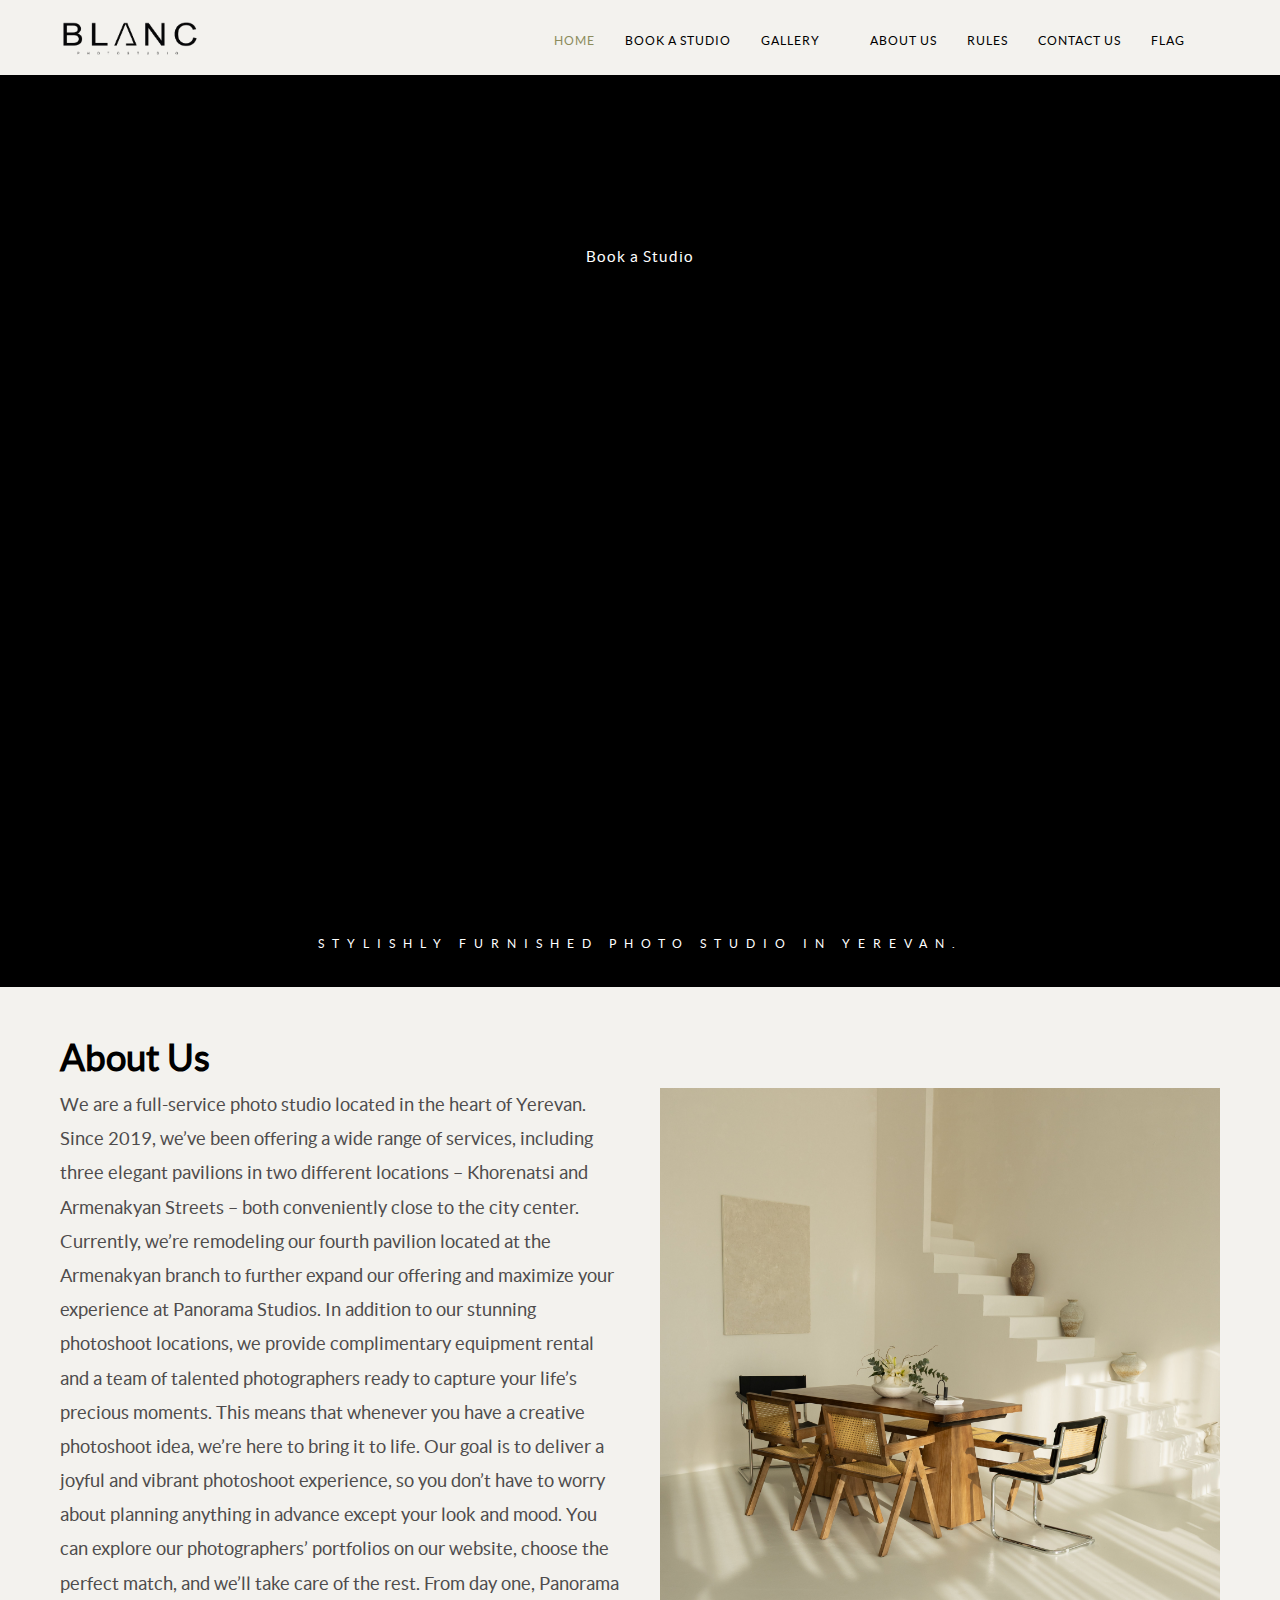
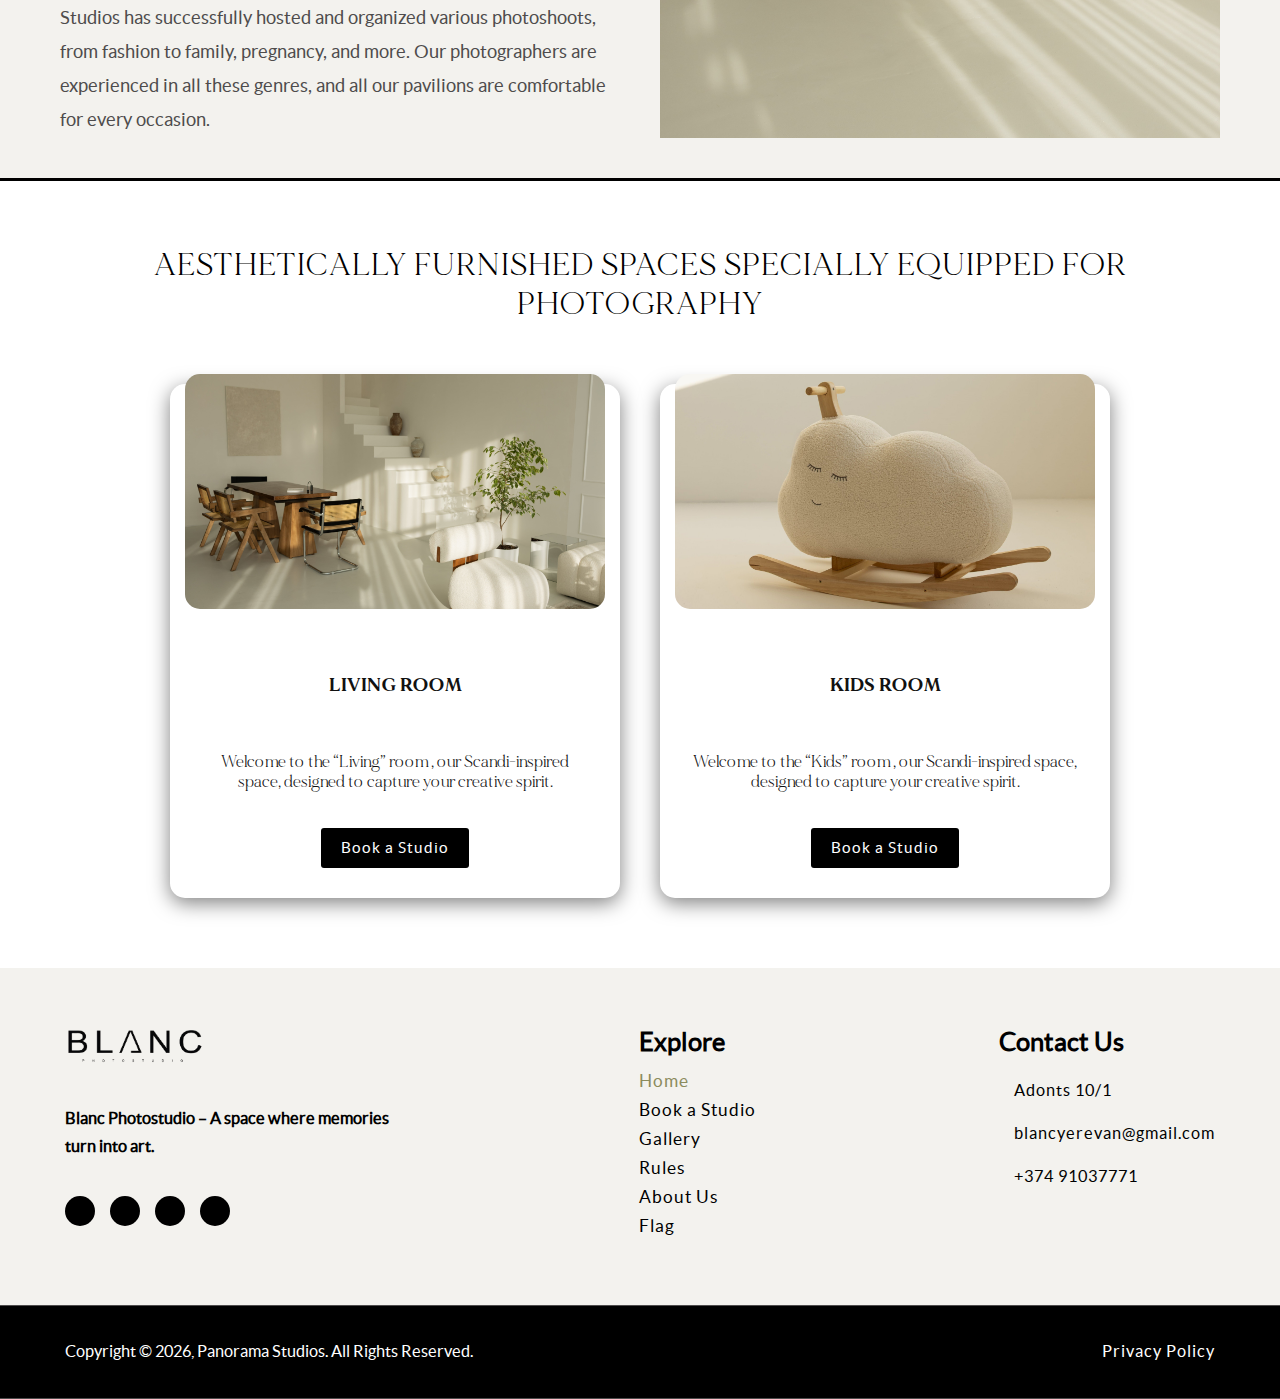
==== commit 9964b4ba: "add favicon" ====
--- a/index.html
+++ b/index.html
@@ -4,6 +4,12 @@
 <head>
   <meta charset="UTF-8">
   <meta name="viewport" content="width=device-width, initial-scale=1.0">
+  <link rel="icon" type="image/png" href="Img/favicon-96x96.png" sizes="96x96" />
+<link rel="icon" type="image/svg+xml" href="Img/favicon.svg" />
+<link rel="icon" href="Img/favicon.ico" />
+<link rel="shortcut icon" href="Img/logo.jpeg" type="image/x-icon">
+<link rel="apple-touch-icon" sizes="180x180" href="Img/apple-touch-icon.png" />
+<link rel="manifest" href="Img/site.webmanifest" />
   <link rel="stylesheet" href="https://cdnjs.cloudflare.com/ajax/libs/font-awesome/6.6.0/css/all.min.css"
     integrity="sha512-Kc323vGBEqzTmouAECnVceyQqyqdsSiqLQISBL29aUW4U/M7pSPA/gEUZQqv1cwx4OnYxTxve5UMg5GT6L4JJg=="
     crossorigin="anonymous" referrerpolicy="no-referrer" />
--- a/Css/style.css
+++ b/Css/style.css
@@ -674,7 +674,7 @@
 
 .card .image img {
   min-width: 100%;
-  height: 200px;
+  height: 235px;
   border-radius: 15px;
 }
 
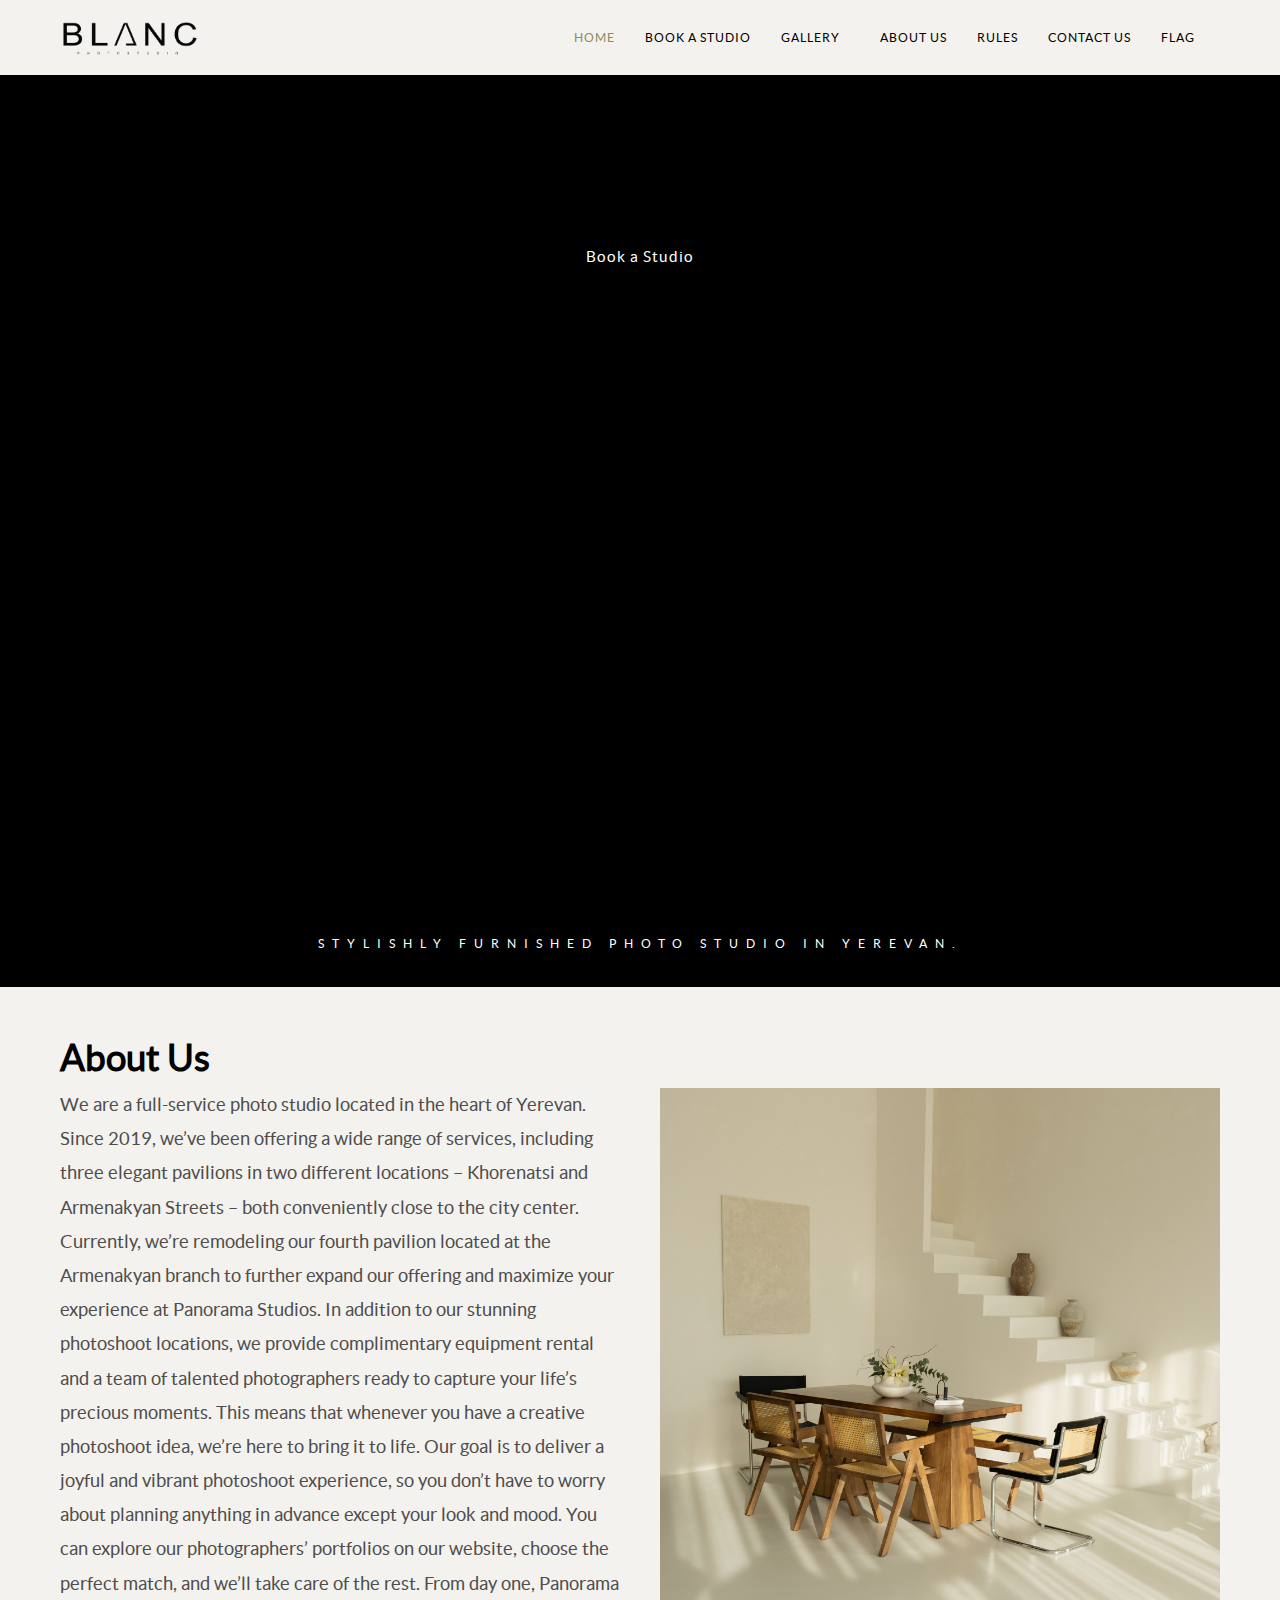
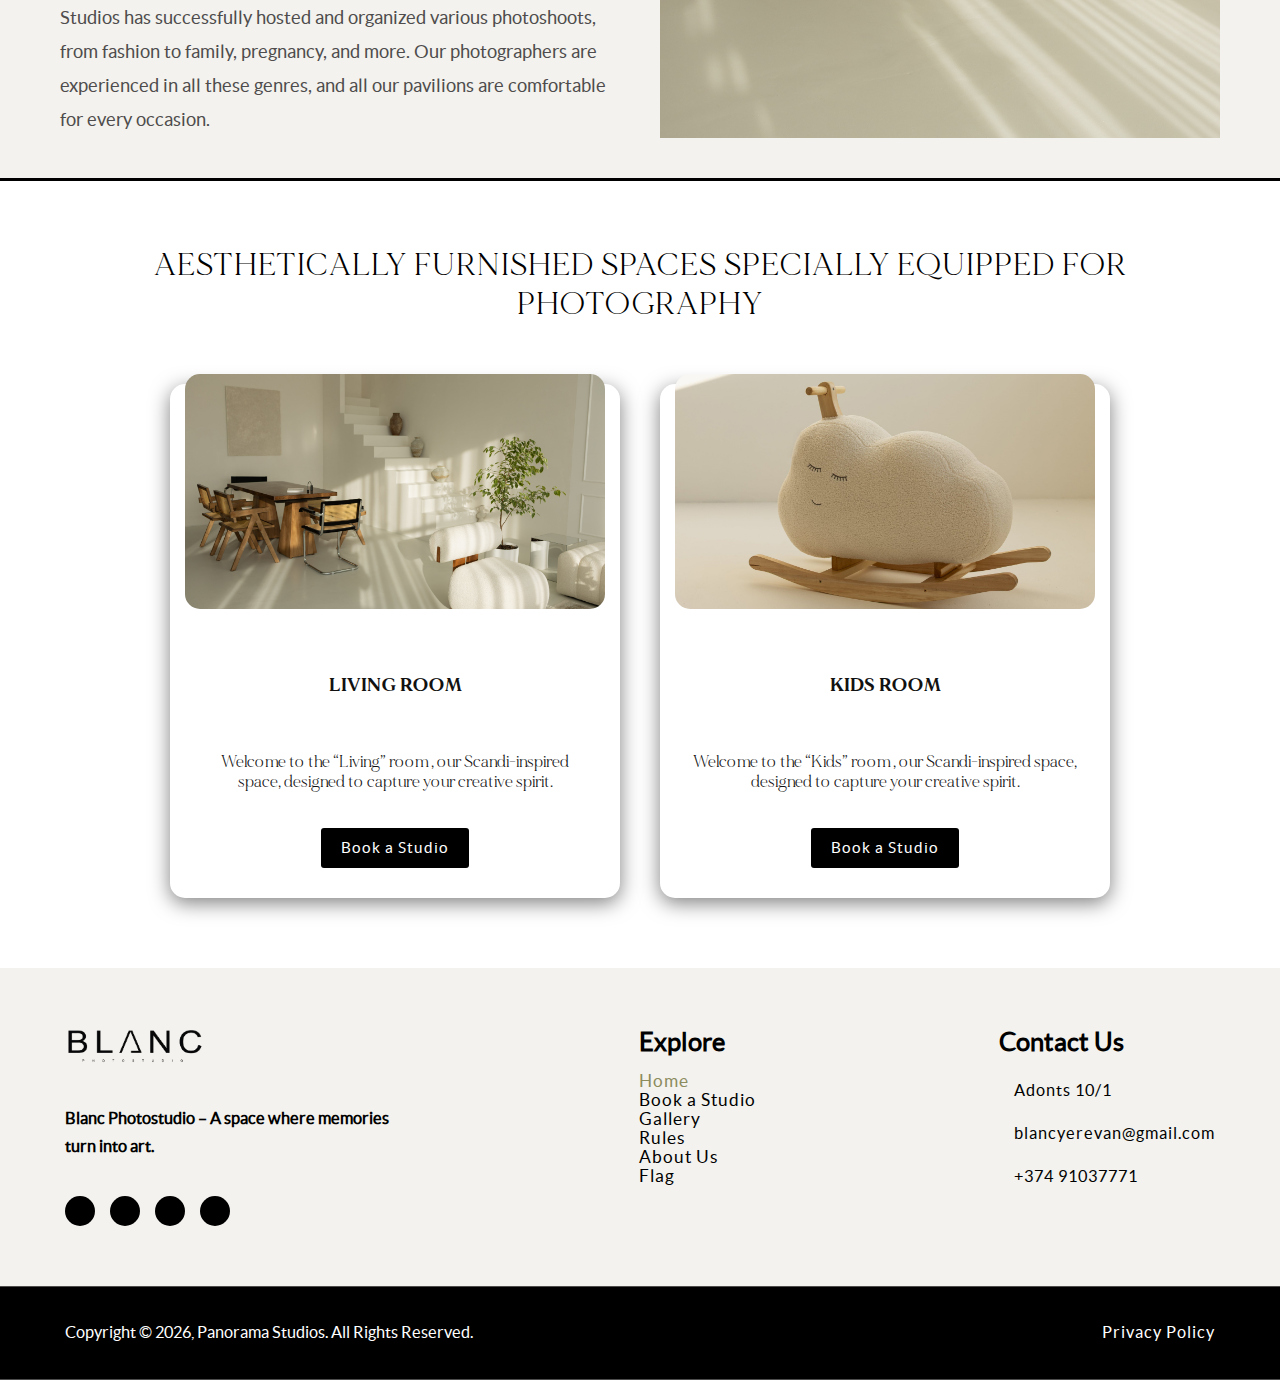
==== commit aebac38a: "update" ====
--- a/index.html
+++ b/index.html
@@ -1,413 +1,665 @@
 <!DOCTYPE html>
 <html lang="en">
+  <head>
+    <meta charset="UTF-8" />
+    <meta name="viewport" content="width=device-width, initial-scale=1.0" />
+    <link
+      rel="icon"
+      type="image/png"
+      href="Img/favicon-96x96.png"
+      sizes="96x96"
+    />
+    <link rel="icon" type="image/svg+xml" href="Img/favicon.svg" />
+    <link rel="icon" href="Img/favicon.ico" />
+    <link rel="shortcut icon" href="Img/logo.jpeg" type="image/x-icon" />
+    <link
+      rel="apple-touch-icon"
+      sizes="180x180"
+      href="Img/apple-touch-icon.png"
+    />
+    <link rel="manifest" href="Img/site.webmanifest" />
+    <link
+      rel="stylesheet"
+      href="https://cdnjs.cloudflare.com/ajax/libs/font-awesome/6.6.0/css/all.min.css"
+      integrity="sha512-Kc323vGBEqzTmouAECnVceyQqyqdsSiqLQISBL29aUW4U/M7pSPA/gEUZQqv1cwx4OnYxTxve5UMg5GT6L4JJg=="
+      crossorigin="anonymous"
+      referrerpolicy="no-referrer"
+    />
+    <link rel="stylesheet" href="./Css/modal.css" />
+    <link rel="stylesheet" href="./Css/style.css" />
+    <link rel="stylesheet" href="./Css/media.css" />
+    <title>Blanc Studio</title>
+  </head>
 
-<head>
-  <meta charset="UTF-8">
-  <meta name="viewport" content="width=device-width, initial-scale=1.0">
-  <link rel="icon" type="image/png" href="Img/favicon-96x96.png" sizes="96x96" />
-<link rel="icon" type="image/svg+xml" href="Img/favicon.svg" />
-<link rel="icon" href="Img/favicon.ico" />
-<link rel="shortcut icon" href="Img/logo.jpeg" type="image/x-icon">
-<link rel="apple-touch-icon" sizes="180x180" href="Img/apple-touch-icon.png" />
-<link rel="manifest" href="Img/site.webmanifest" />
-  <link rel="stylesheet" href="https://cdnjs.cloudflare.com/ajax/libs/font-awesome/6.6.0/css/all.min.css"
-    integrity="sha512-Kc323vGBEqzTmouAECnVceyQqyqdsSiqLQISBL29aUW4U/M7pSPA/gEUZQqv1cwx4OnYxTxve5UMg5GT6L4JJg=="
-    crossorigin="anonymous" referrerpolicy="no-referrer" />
-  <link rel="stylesheet" href="./Css/modal.css">
-  <link rel="stylesheet" href="./Css/style.css">
-  <link rel="stylesheet" href="./Css/media.css">
-  <title>Document</title>
-</head>
+  <body>
+    <header class="container-header">
+      <div class="container container-header__container">
+        <a class="logo" href="index.html">
+          <img src="Img/logo-rm.png" alt="logo" width="200" height="35" />
+        </a>
+        <nav class="navbar">
+          <ul class="list-reset menu-ul">
+            <li>
+              <a href="index.html" class="menu-link home"
+                ><span data-lang="arm">Գլխավոր</span
+                ><span data-lang="ru">Главная</span
+                ><span data-lang="en">Home</span></a
+              >
+            </li>
+            <li>
+              <a
+                class="btn-reset modal-btn menu-link"
+                data-graph-animation="custom"
+                data-graph-path="first"
+              >
+                <span data-lang="arm">Ամրագրել</span
+                ><span data-lang="ru">Забронировать Студию</span
+                ><span data-lang="en">Book a Studio</span></a
+              >
+            </li>
+            <li>
+              <div class="menu-link-hover" id="menu-link-hover">
+                <div class="pavilions-a-i" id="pavilions-a-i">
+                  <a
+                    href="index.html#studios"
+                    class="menu-link menu-link-pavilions"
+                  >
+                    <span data-lang="arm">Սրահներ</span
+                    ><span data-lang="ru">Галерея</span
+                    ><span data-lang="en">Gallery</span>
+                  </a>
+                  <i class="fa-solid fa-angle-down down" id="down"></i>
+                </div>
+                <ul class="pavilions-content list-reset" id="pavilions-content">
+                  <li>
+                    <a href="studio1.html" class="pavilions-services"
+                      ><span data-lang="arm">Լիվինգ ռում</span
+                      ><span data-lang="ru">Living комната</span
+                      ><span data-lang="en">Living room</span></a
+                    >
+                  </li>
+                  <li>
+                    <a href="studio2.html" class="pavilions-services"
+                      ><span data-lang="arm">Կիդս ռում</span
+                      ><span data-lang="ru">Kids комната</span
+                      ><span data-lang="en">Kids room</span></a
+                    >
+                  </li>
+                </ul>
+              </div>
+            </li>
+            <li>
+              <a href="#about" class="menu-link">
+                <span data-lang="arm">Մեր մասին</span
+                ><span data-lang="ru">О нас</span
+                ><span data-lang="en">About Us</span></a
+              >
+            </li>
+            <li>
+              <a href="rules.html" class="menu-link"
+                ><span data-lang="arm">Կանոններ</span
+                ><span data-lang="ru">Правила</span
+                ><span data-lang="en">Rules</span></a
+              >
+            </li>
+            <li>
+              <a href="#contactus" class="menu-link">
+                <span data-lang="arm">Կապ մեզ հետ</span
+                ><span data-lang="ru">Связаться с нами</span
+                ><span data-lang="en">Contact Us</span></a
+              >
+            </li>
+            <li>
+              <div class="menu-link-hover" id="menu-link-hover">
+                <div class="flag-a-i" id="flag-a-i">
+                  <a href="#" class="menu-link menu-link-flag">
+                    <span data-lang="arm">Լեզուն</span
+                    ><span data-lang="ru">Флаг</span
+                    ><span data-lang="en">Flag</span>
+                  </a>
+                  <i class="fa-solid fa-angle-down down" id="down"></i>
+                </div>
+                <ul class="flag-content list-reset" id="flag-content">
+                  <li>
+                    <a href="##lang=arm" class="flag" data-button-lang="arm"
+                      ><img
+                        src="https://upload.wikimedia.org/wikipedia/commons/thumb/2/2f/Flag_of_Armenia.svg/1200px-Flag_of_Armenia.svg.png"
+                        width="30px"
+                        alt=""
+                    /></a>
+                  </li>
+                  <li>
+                    <a href="##lang=en" class="flag" data-button-lang="en"
+                      ><img
+                        src="https://t4.ftcdn.net/jpg/00/80/93/13/360_F_80931362_hc7MvkgkjTUjOlnCXJjOASENuaYTNoxv.jpg"
+                        width="30px"
+                        alt=""
+                    /></a>
+                  </li>
+                  <li>
+                    <a href="##lang=ru" class="flag" data-button-lang="ru"
+                      ><img
+                        src="https://upload.wikimedia.org/wikipedia/en/thumb/f/f3/Flag_of_Russia.svg/1200px-Flag_of_Russia.svg.png"
+                        width="30px"
+                        alt=""
+                    /></a>
+                  </li>
+                </ul>
+              </div>
+            </li>
+          </ul>
+        </nav>
+        <input type="checkbox" id="burger-checkbox" class="burger-checkbox" />
+        <label class="burger" id="burger" for="burger-checkbox"></label>
+      </div>
+    </header>
+    <main>
+      <section class="home-section1">
+        <div class="home-section1-container container">
+          <div class="home-div-forsection1">
+            <h2 class="home-div-forsection1__title">
+              <span data-lang="en"
+                >Welcome to our bright and spacious photo studio</span
+              >
+              <span data-lang="arm"
+                >Բարի գալուստ մեր լուսավոր և ընդարձակ ֆոտոստուդիա</span
+              >
+              <span data-lang="ru"
+                >Добро пожаловать в нашу яркую и просторную фотостудию</span
+              >
+            </h2>
+            <a href="#studios" class="section1-button button">
+              <span data-lang="arm">Ամրագրել</span>
+              <span data-lang="ru">Забронировать Студию</span>
+              <span data-lang="en">Book a Studio</span>
+            </a>
+          </div>
+        </div>
+        <swiper-container
+          style="
+            --swiper-navigation-color: #fff;
+            --swiper-pagination-color: #fff;
+          "
+          class="mySwiper"
+          speed="1000"
+          parallax="true"
+          pagination="true"
+          pagination-clickable="true"
+          loop="true"
+          autoplay="true"
+        >
+          <div
+            slot="container-start"
+            class="parallax-bg"
+            data-swiper-parallax="-23%"
+          ></div>
 
-<body>
-  <header class="container-header">
-    <div class="container container-header__container">
-      <a class="logo" href="index.html">
-        <img src="Img/logo-rm.png" alt="logo" width="200" height="35">
-      </a>
-      <nav class="navbar">
-        <ul class="list-reset menu-ul">
-          <li><a href="index.html" class="menu-link home"><span data-lang="arm">Գլխավոր</span><span
-                data-lang="ru">Главная</span><span data-lang="en">Home</span></a></li>
-          <li><a class="btn-reset modal-btn menu-link" data-graph-animation="custom" data-graph-path="first">
-              <span data-lang="arm">Ամրագրել</span><span data-lang="ru">Забронировать Студию</span><span
-                data-lang="en">Book a Studio</span></a></li>
-          <div class="menu-link-hover" id="menu-link-hover">
-            <div class="pavilions-a-i" id="pavilions-a-i">
-              <a href="index.html#studios" class="menu-link menu-link-pavilions">
-                <span data-lang="arm">Սրահներ</span><span data-lang="ru">Галерея</span><span
-                  data-lang="en">Gallery</span>
-                <i class="fa-solid fa-angle-down down" id="down"></i>
-              </a>
-              <i class="fa-solid fa-angle-down downmedia" id="downmediapavilions" onclick="myFunction()"></i>
-            </div>
-            <ul class="pavilions-content list-reset" id="pavilions-content">
-              <li><a href="studio1.html" class="pavilions-services"><span
-                    data-lang="arm">Լիվինգ ռում</span><span data-lang="ru">Living комната</span><span
-                    data-lang="en">Living room</span></a>
-              </li>
-              <li><a href="studio2.html" class="pavilions-services"><span data-lang="arm">Կիդս սենյակ</span><span
-                    data-lang="ru">Kids комната</span><span data-lang="en">Kids room</span></a></li>
-            </ul>
+          <swiper-slide>
+            <img
+              class="home-section1__img"
+              src="Img/header_background_img-min.jpg"
+              alt=""
+            />
+          </swiper-slide>
+          <swiper-slide>
+            <img
+              class="home-section1__img"
+              src="Img/hero-bg2-min.jpg"
+              loading="lazy"
+              alt=""
+            />
+          </swiper-slide>
+          <swiper-slide>
+            <img
+              class="home-section1__img"
+              src="Img/ampik-new-cut2.jpg"
+              loading="lazy"
+              alt=""
+            />
+          </swiper-slide>
+        </swiper-container>
+      </section>
+      <section class="home-section3">
+        <div
+          class="home-section3-container container"
+          id="home-section3-container"
+        >
+          <div class="home-div-forsection3">
+            <h3>
+              <span data-lang="en"
+                >Stylishly furnished photo studio in Yerevan.</span
+              >
+              <span data-lang="arm"
+                >Նորաոճ կահավորված ֆոտոստուդիա Երևանում</span
+              >
+              <span data-lang="ru"
+                >Бесконечные возможности с самой красивой дизайнерской
+                мебелью.</span
+              >
+            </h3>
           </div>
-          </li>
-          <li><a href="#about" class="menu-link">
-              <span data-lang="arm">Մեր մասին</span><span data-lang="ru">О нас</span><span data-lang="en">About
-                Us</span></a></li>
-          <li><a href="rules.html" class="menu-link"><span data-lang="arm">Կանոններ</span><span
-                data-lang="ru">Правила</span><span data-lang="en">Rules</span></a></li>
-          <li>
-          <li><a href="#contactus" class="menu-link">
-              <span data-lang="arm">Կապ մեզ հետ</span><span data-lang="ru">Связаться с нами</span><span
-                data-lang="en">Contact Us</span></a>
-          </li>
-          <li>
-            <div class="menu-link-hover" id="menu-link-hover">
-              <div class="flag-a-i" id="flag-a-i">
-                <a href="#" class="menu-link menu-link-flag">
-                  <span data-lang="arm">Լեզուն</span><span data-lang="ru">Флаг</span><span data-lang="en">Flag</span>
-                  <i class="fa-solid fa-angle-down down" id="down"></i>
-                </a>
-                <i class="fa-solid fa-angle-down downmedia" id="downmediaflag" onclick="myFunction1()"></i>
-              </div>
-              <ul class="flag-content list-reset" id="flag-content">
-                <li><a href="##lang=arm" class="flag" data-button-lang="arm"><img
-                      src="https://upload.wikimedia.org/wikipedia/commons/thumb/2/2f/Flag_of_Armenia.svg/1200px-Flag_of_Armenia.svg.png"
-                      width="30px" alt=""></a></li>
-                <li><a href="##lang=en" class="flag" data-button-lang="en"><img
-                      src="https://t4.ftcdn.net/jpg/00/80/93/13/360_F_80931362_hc7MvkgkjTUjOlnCXJjOASENuaYTNoxv.jpg"
-                      width="30px" alt=""></a></li>
-                <li><a href="##lang=ru" class="flag" data-button-lang="ru"><img
-                      src="https://upload.wikimedia.org/wikipedia/en/thumb/f/f3/Flag_of_Russia.svg/1200px-Flag_of_Russia.svg.png"
-                      width="30px" alt=""></a></li>
-              </ul>
-            </div>
-          </li>
-        </ul>
-      </nav>
-      <input type="checkbox" id="burger-checkbox" class="burger-checkbox">
-      <label class="burger" id="burger" for="burger-checkbox"></label>
-    </div>
-  </header>
-  <main>
-
-
-
-
-
-
-
-
-
-
-
-
-
-
-
-
-
-
-
-
-
-    <section class="home-section1">
-      <div class="home-section1-container container">
-        <div class="home-div-forsection1">
-          <h2 class="home-div-forsection1__title">
-            <span data-lang="en">Welcome to our bright and spacious photo studio</span>
-            <span data-lang="arm">Բարի գալուստ մեր լուսավոր և ընդարձակ ֆոտոստուդիա</span>
-            <span data-lang="ru">Добро пожаловать в нашу яркую и просторную фотостудию</span>
-          </h2>
-          <a href="#studios" class="section1-button button">
-            <span data-lang="arm">Ամրագրել</span>
-            <span data-lang="ru">Забронировать Студию</span>
-            <span data-lang="en">Book a Studio</span>
-          </a>
-        </div>
-      </div>
-      <swiper-container style="--swiper-navigation-color: #fff; --swiper-pagination-color: #fff" class="mySwiper"
-        speed="1000" parallax="true" pagination="true" pagination-clickable="true" loop="true" autoplay="true">
-        <div slot="container-start" class="parallax-bg" data-swiper-parallax="-23%"></div>
-
-        <swiper-slide>
-          <img class="home-section1__img" src="Img/header_background_img-min.jpg" alt="">
-        </swiper-slide>
-        <swiper-slide>
-          <img class="home-section1__img" src="Img/hero-bg2-min.jpg" loading="lazy" alt="">
-        </swiper-slide>
-        <swiper-slide>
-          <img class="home-section1__img" src="Img/ampik-new-cut2.jpg" loading="lazy" alt="">
-        </swiper-slide>
-      </swiper-container>
-    </section>
-    <section class="home-section3">
-      <div class="home-section3-container container" id="home-section3-container">
-        <div class="home-div-forsection3">
-          <h3>
-            <span data-lang="en">Stylishly furnished photo studio in Yerevan.</span>
-            <span data-lang="arm">Նորաոճ կահավորված ֆոտոստուդիա Երևանում</span>
-            <span data-lang="ru">Бесконечные возможности с самой красивой дизайнерской мебелью.</span>
-          </h3>
-        </div>
-      </div>
-    </section>
-    <section class="aboutus-section3" id="about">
-      <div class="aboutus-section3-container container" id="aboutus-section3-container">
-        <div class="aboutus-div-forsection3" id="aboutus-div-forsection3">
-          <h3><span data-lang="en">About Us</span> <span data-lang="arm">Մեր մասին</span> <span data-lang="ru">О
-              нас</span></h3>
-          <div class="aboutus-section3__content">
-            <p class="text aboutus-section3-text">
-              <span data-lang="en">We are a full-service photo studio located in the heart of Yerevan. Since 2019, we’ve
-                been offering a wide range of services, including three elegant pavilions in two different locations –
-                Khorenatsi and Armenakyan Streets – both conveniently close to the city center. Currently, we’re
-                remodeling our fourth pavilion located at the Armenakyan branch to further expand our offering and
-                maximize your experience at Panorama Studios. In addition to our stunning photoshoot locations, we
-                provide
-                complimentary equipment rental and a team of talented photographers ready to capture your life’s
-                precious
-                moments. This means that whenever you have a creative photoshoot idea, we’re here to bring it to life.
-                Our
-                goal is to deliver a joyful and vibrant photoshoot experience, so you don’t have to worry about planning
-                anything in advance except your look and mood. You can explore our photographers’ portfolios on our
-                website, choose the perfect match, and we’ll take care of the rest. From day one, Panorama Studios has
-                successfully hosted and organized various photoshoots, from fashion to family, pregnancy, and more. Our
-                photographers are experienced in all these genres, and all our pavilions are comfortable for every
-                occasion.</span>
-              <span data-lang="arm">Մենք ամբողջական ծառայություններ առաջարկող լուսանկարչական ստուդիա ենք, որը գտնվում է
-                Երևանի կենտրոնում: 2019-ից մենք առաջարկում ենք ծառայությունների լայն տեսականի, այդ թվում՝ երեք էլեգանտ
-                պավիլյոններ երկու տարբեր վայրերում՝ Խորենացի և Արմենակյան փողոցներում՝ երկուով էլ շատ մոտ կենտրոնին:
-                Այժմ
-                մենք նորոգում ենք մեր չորրորդ պավիլյոնը, որը գտնվում է Արմենակյան մասնաճյուղում, մեր ծառայությունների
-                ընդլայնման և Panorama Studios-ում ձեր փորձառությունը առավելագույնի հասցնելու նպատակով: Դիտման վայրերի
-                կողքին մենք տրամադրում ենք անվճար սարքավորումների վարձույթ և տաղանդավոր լուսանկարիչների թիմ, պատրաստ
-                capturing ձեր կյանքի անգնահատելի պահերը: Սա նշանակում է, որ երբեք ստեղծագործական լուսանկարչական գաղափար
-                ունեք, մենք այստեղ ենք այն կյանքի կոչելու համար: Մեր նպատակն է տրամադրել ուրախ և գունագեղ լուսանկարչական
-                փորձ՝ այնպես, որ նախապես պլանավորելու ոչինչ չպետք է լինի բացի ձեր տեսքից և տրամադրությունից: Դուք կարող
-                եք
-                ուսումնասիրել մեր լուսանկարիչների պորտֆոլիոներն մեր կայքում, ընտրել կատարյալ համընթացը, և մենք հոգ
-                կտանենք
-                մնացածի մասին: Panorama Studios-ը, առաջին օրվանից սկսած, հաջողությամբ կազմակերպել է տարբեր
-                լուսանկարահանումներ՝ ֆեշնից մինչ ընտանիք, հղիություն և ավելին: Մեր լուսանկարիչները փորձառու են բոլոր այս
-                ժանրերում, և մեր բոլոր պավիլյոնները հարմարավետ են յուրաքանչյուր առիթի համար.</span>
-              <span data-lang="ru">Мы — фотостудия полного цикла, расположенная в самом сердце Еревана. С 2019 года мы
-                предлагаем широкий спектр услуг, включая три элегантных павильона в двух разных местах — на улицах
-                Хоренатси и Армэнакияна — оба из которых находятся в удобной близости от центра города. В настоящее
-                время
-                мы реконструируем наш четвертый павильон, расположенный в филиале на Армэнакияне, чтобы еще больше
-                расширить наши предложения и максимально улучшить ваш опыт в Panorama Studios. Помимо наших потрясающих
-                локаций для фотосессий, мы предоставляем бесплатную аренду оборудования и команду талантливых
-                фотографов,
-                готовых запечатлеть важные моменты вашей жизни. Это означает, что когда у вас возникнет творческая идея
-                для фотосессии, мы готовы воплотить ее в жизнь. Наша цель — предоставить радостный и яркий опыт
-                фотосессии, чтобы вам не нужно было беспокоиться о планировании всего заранее, кроме вашего внешнего
-                вида
-                и настроения. Вы можете просмотреть портфолио наших фотографов на нашем сайте, выбрать идеального
-                кандидата, а мы позаботимся обо всем остальном. С самого первого дня Panorama Studios успешно проводила
-                и
-                организовывала различные фотосессии — от модных съемок до семейных, беременности и других. Наши
-                фотографы
-                опытны во всех этих жанрах, и все наши павильоны комфортны для любого случая.</span>
-            </p>
-            <div class="aboutus-section3__img-box"><img class="aboutus-section3__img" loading="lazy"
-                src="Img/about-bg-min2.jpg" alt="">
-            </div>
-
-          </div>
-        </div>
-      </div>
-    </section>
-    <!-- Բարի գալուստ «Kids» սենյակ՝ մեր սկանդինավյան ոճով ներշնչված տարածք, որը նախատեսված է ձեր փոքրիկի կյանքի ամենաքաղցր պահերը հավերժացնելու համար: «Kids» սենյակը սկանդինավյան դիզայնի սկզբունքներից է ներշնչված՝ համադրելով ֆունկցիոնալությունը, պարզությունը և էսթետիկան։ Սենյակը 50 քմ է, առաստաղի բարձրությունը մինչև 4,5 մետր, ինչը թույլ է տալիս, որ ստուդիան լցվի բնական լույսով։ Բնական լույսով լուսանկարահանման համար իդեալական ժամերն են առավոտյան 10:30-ից մինչև երեկոյան 17:30 Սենյակը համալրված է տարբեր դեկորներով, աքսեսուարներով, փոքր սեղաններով և աթոռներով, որոնք հեշտությամբ կարելի է վերադասավորել՝ ստեղծելու յուրահատուկ ֆոտոզոնաներ։ «Kids» սենյակը հիանալի վայր է երեխայի կյանքի կարևոր պահերը, ծննդյան տարեդարձները և ընտանեկան լուսանկարահանումները հավերժացնելու համար։ Տարածքը նաև հիանալի վայր է մարկետփլեյս խանութների համար, որտեղ կարող են լուսանկարել երեխաների հագուստ, խաղալիքներ ու աքսեսուարներ։ Այստեղ ձեր փոքրիկը կզգա իրեն ինչպես տանը՝ իր ննջասենյակում: Մենք սպասում ենք ձեզ մեր հեքիաթային աշխարհում, որտեղ կախարդանք արդեն Ձեզ է սպասում։ Խաղն արդեն սկսված է։ -->
-    <section class="studios" id="studios">
-      <div class="container">
-        <h2 class="studios__title">
-          <span data-lang="en">Aesthetically furnished spaces specially equipped for photography</span>
-          <span data-lang="ru">Уникальные фотостудии</span>
-          <span data-lang="arm">Վարձակալեք լուսավոր և խաղաղ ֆոտոստուդիա</span>
-        </h2>
-        <div class="home-studios" id="home-studios">
-          <div class=card>
-            <div class=image>
-              <img src="Img/hero-bg2-min.jpg" loading="lazy" alt="" height="200">
-            </div>
-            <div class=content>
-              <h3>
-                <span data-lang="en">LIVING ROOM</span>
-                <span data-lang="ru">Ливинг Рум</span>
-                <span data-lang="arm">ԼԻՎԻՆԳ ՌՈՒՄ</span>
-              </h3>
-              <p>
-                <span data-lang="en">Welcome to the “Living” room , our Scandi-inspired space, designed to capture your
-                  creative spirit.</span>
-                <span data-lang="ru">Добро пожаловать в “Гостиную” комнату, наша Скандинавская студия, предназначенная
-                  для
-                  захвата вашего креативного духа.</span>
-                <span data-lang="arm">
-                  «Լիվինգ ռումը» 110 քառակուսի մետր սկանդինավյան և ժամանակակից ոճով սենյակ է՝ մեծ, հարավ նայող
-                  պատուհաններով ու 4.5 մետր բարձրությամբ առաստաղով։
-                </span>
+        </div>
+      </section>
+      <section class="aboutus-section3" id="about">
+        <div
+          class="aboutus-section3-container container"
+          id="aboutus-section3-container"
+        >
+          <div class="aboutus-div-forsection3" id="aboutus-div-forsection3">
+            <h3>
+              <span data-lang="en">About Us</span>
+              <span data-lang="arm">Մեր մասին</span>
+              <span data-lang="ru">О нас</span>
+            </h3>
+            <div class="aboutus-section3__content">
+              <p class="text aboutus-section3-text">
+                <span data-lang="en"
+                  >We are a full-service photo studio located in the heart of
+                  Yerevan. Since 2019, we’ve been offering a wide range of
+                  services, including three elegant pavilions in two different
+                  locations – Khorenatsi and Armenakyan Streets – both
+                  conveniently close to the city center. Currently, we’re
+                  remodeling our fourth pavilion located at the Armenakyan
+                  branch to further expand our offering and maximize your
+                  experience at Panorama Studios. In addition to our stunning
+                  photoshoot locations, we provide complimentary equipment
+                  rental and a team of talented photographers ready to capture
+                  your life’s precious moments. This means that whenever you
+                  have a creative photoshoot idea, we’re here to bring it to
+                  life. Our goal is to deliver a joyful and vibrant photoshoot
+                  experience, so you don’t have to worry about planning anything
+                  in advance except your look and mood. You can explore our
+                  photographers’ portfolios on our website, choose the perfect
+                  match, and we’ll take care of the rest. From day one, Panorama
+                  Studios has successfully hosted and organized various
+                  photoshoots, from fashion to family, pregnancy, and more. Our
+                  photographers are experienced in all these genres, and all our
+                  pavilions are comfortable for every occasion.</span
+                >
+                <span data-lang="arm"
+                  >Մենք ամբողջական ծառայություններ առաջարկող լուսանկարչական
+                  ստուդիա ենք, որը գտնվում է Երևանի կենտրոնում: 2019-ից մենք
+                  առաջարկում ենք ծառայությունների լայն տեսականի, այդ թվում՝ երեք
+                  էլեգանտ պավիլյոններ երկու տարբեր վայրերում՝ Խորենացի և
+                  Արմենակյան փողոցներում՝ երկուով էլ շատ մոտ կենտրոնին: Այժմ
+                  մենք նորոգում ենք մեր չորրորդ պավիլյոնը, որը գտնվում է
+                  Արմենակյան մասնաճյուղում, մեր ծառայությունների ընդլայնման և
+                  Panorama Studios-ում ձեր փորձառությունը առավելագույնի
+                  հասցնելու նպատակով: Դիտման վայրերի կողքին մենք տրամադրում ենք
+                  անվճար սարքավորումների վարձույթ և տաղանդավոր լուսանկարիչների
+                  թիմ, պատրաստ capturing ձեր կյանքի անգնահատելի պահերը: Սա
+                  նշանակում է, որ երբեք ստեղծագործական լուսանկարչական գաղափար
+                  ունեք, մենք այստեղ ենք այն կյանքի կոչելու համար: Մեր նպատակն է
+                  տրամադրել ուրախ և գունագեղ լուսանկարչական փորձ՝ այնպես, որ
+                  նախապես պլանավորելու ոչինչ չպետք է լինի բացի ձեր տեսքից և
+                  տրամադրությունից: Դուք կարող եք ուսումնասիրել մեր
+                  լուսանկարիչների պորտֆոլիոներն մեր կայքում, ընտրել կատարյալ
+                  համընթացը, և մենք հոգ կտանենք մնացածի մասին: Panorama
+                  Studios-ը, առաջին օրվանից սկսած, հաջողությամբ կազմակերպել է
+                  տարբեր լուսանկարահանումներ՝ ֆեշնից մինչ ընտանիք, հղիություն և
+                  ավելին: Մեր լուսանկարիչները փորձառու են բոլոր այս ժանրերում, և
+                  մեր բոլոր պավիլյոնները հարմարավետ են յուրաքանչյուր առիթի
+                  համար.</span
+                >
+                <span data-lang="ru"
+                  >Мы — фотостудия полного цикла, расположенная в самом сердце
+                  Еревана. С 2019 года мы предлагаем широкий спектр услуг,
+                  включая три элегантных павильона в двух разных местах — на
+                  улицах Хоренатси и Армэнакияна — оба из которых находятся в
+                  удобной близости от центра города. В настоящее время мы
+                  реконструируем наш четвертый павильон, расположенный в филиале
+                  на Армэнакияне, чтобы еще больше расширить наши предложения и
+                  максимально улучшить ваш опыт в Panorama Studios. Помимо наших
+                  потрясающих локаций для фотосессий, мы предоставляем
+                  бесплатную аренду оборудования и команду талантливых
+                  фотографов, готовых запечатлеть важные моменты вашей жизни.
+                  Это означает, что когда у вас возникнет творческая идея для
+                  фотосессии, мы готовы воплотить ее в жизнь. Наша цель —
+                  предоставить радостный и яркий опыт фотосессии, чтобы вам не
+                  нужно было беспокоиться о планировании всего заранее, кроме
+                  вашего внешнего вида и настроения. Вы можете просмотреть
+                  портфолио наших фотографов на нашем сайте, выбрать идеального
+                  кандидата, а мы позаботимся обо всем остальном. С самого
+                  первого дня Panorama Studios успешно проводила и
+                  организовывала различные фотосессии — от модных съемок до
+                  семейных, беременности и других. Наши фотографы опытны во всех
+                  этих жанрах, и все наши павильоны комфортны для любого
+                  случая.</span
+                >
               </p>
-              <a href="./studio1.html" target="_blank" class="section1-button button">
-                <span data-lang="en">Book a Studio</span><span data-lang="ru">Забронировать Студию</span><span
-                  data-lang="arm">Ամրագրել</span>
-              </a>
+              <div class="aboutus-section3__img-box">
+                <img
+                  class="aboutus-section3__img"
+                  loading="lazy"
+                  src="Img/about-bg-min2.jpg"
+                  alt=""
+                />
+              </div>
             </div>
           </div>
-          <div class=card>
-            <div class=image>
-              <img src="Img/ampik-new-cut-min.jpg" loading="lazy" alt="" height="200">
+        </div>
+      </section>
+      <!-- Բարի գալուստ «Kids» սենյակ՝ մեր սկանդինավյան ոճով ներշնչված տարածք, որը նախատեսված է ձեր փոքրիկի կյանքի ամենաքաղցր պահերը հավերժացնելու համար: «Kids» սենյակը սկանդինավյան դիզայնի սկզբունքներից է ներշնչված՝ համադրելով ֆունկցիոնալությունը, պարզությունը և էսթետիկան։ Սենյակը 50 քմ է, առաստաղի բարձրությունը մինչև 4,5 մետր, ինչը թույլ է տալիս, որ ստուդիան լցվի բնական լույսով։ Բնական լույսով լուսանկարահանման համար իդեալական ժամերն են առավոտյան 10:30-ից մինչև երեկոյան 17:30 Սենյակը համալրված է տարբեր դեկորներով, աքսեսուարներով, փոքր սեղաններով և աթոռներով, որոնք հեշտությամբ կարելի է վերադասավորել՝ ստեղծելու յուրահատուկ ֆոտոզոնաներ։ «Kids» սենյակը հիանալի վայր է երեխայի կյանքի կարևոր պահերը, ծննդյան տարեդարձները և ընտանեկան լուսանկարահանումները հավերժացնելու համար։ Տարածքը նաև հիանալի վայր է մարկետփլեյս խանութների համար, որտեղ կարող են լուսանկարել երեխաների հագուստ, խաղալիքներ ու աքսեսուարներ։ Այստեղ ձեր փոքրիկը կզգա իրեն ինչպես տանը՝ իր ննջասենյակում: Մենք սպասում ենք ձեզ մեր հեքիաթային աշխարհում, որտեղ կախարդանք արդեն Ձեզ է սպասում։ Խաղն արդեն սկսված է։ -->
+      <section class="studios" id="studios">
+        <div class="container">
+          <h2 class="studios__title">
+            <span data-lang="en"
+              >Aesthetically furnished spaces specially equipped for
+              photography</span
+            >
+            <span data-lang="ru">Уникальные фотостудии</span>
+            <span data-lang="arm">Վարձակալեք լուսավոր և խաղաղ ֆոտոստուդիա</span>
+          </h2>
+          <div class="home-studios" id="home-studios">
+            <div class="card">
+              <div class="image">
+                <img
+                  src="Img/hero-bg2-min.jpg"
+                  loading="lazy"
+                  alt=""
+                  height="200"
+                />
+              </div>
+              <div class="content">
+                <h3>
+                  <span data-lang="en">LIVING ROOM</span>
+                  <span data-lang="ru">Ливинг Рум</span>
+                  <span data-lang="arm">ԼԻՎԻՆԳ ՌՈՒՄ</span>
+                </h3>
+                <p>
+                  <span data-lang="en"
+                    >Welcome to the “Living” room , our Scandi-inspired space,
+                    designed to capture your creative spirit.</span
+                  >
+                  <span data-lang="ru"
+                    >Добро пожаловать в “Гостиную” комнату, наша Скандинавская
+                    студия, предназначенная для захвата вашего креативного
+                    духа.</span
+                  >
+                  <span data-lang="arm">
+                    «Լիվինգ ռումը» 110 քառակուսի մետր սկանդինավյան և ժամանակակից
+                    ոճով սենյակ է՝ մեծ, հարավ նայող պատուհաններով ու 4.5 մետր
+                    բարձրությամբ առաստաղով։
+                  </span>
+                </p>
+                <a
+                  href="./studio1.html"
+                  target="_blank"
+                  class="section1-button button"
+                >
+                  <span data-lang="en">Book a Studio</span
+                  ><span data-lang="ru">Забронировать Студию</span
+                  ><span data-lang="arm">Ամրագրել</span>
+                </a>
+              </div>
             </div>
-            <div class=content>
-              <h3>
-                <span data-lang="en">KIDS ROOM</span><span data-lang="ru">Детская комната</span><span
-                  data-lang="arm">ՔԻԴՍ ՌՈՒՄ</span>
-              </h3>
-              <p>
-                <span data-lang="en">Welcome to the “Kids” room , our Scandi-inspired space, designed to capture your
-                  creative spirit.</span>
-                <span data-lang="ru">Добро пожаловать в “Детскую” комнату, наша Скандинавская студия, предназначенная
-                  для
-                  захвата вашего креативного духа.</span>
-                <span data-lang="arm">
-                  Բարի գալուստ «Kids ռում»՝ մեր սկանդինավյան ոճով ներշնչված տարածք, որը նախատեսված է ձեր փոքրիկի կյանքի
-                  ամենաքաղցր պահերը հավերժացնելու համար:
-                </span>
-              </p>
-              <a href="./studio2.html" target="_blank" class="section1-button button">
-                <span data-lang="en">Book a Studio</span><span data-lang="ru">Забронировать Студию</span><span
-                  data-lang="arm">Ամրագրել</span>
-              </a>
+            <div class="card">
+              <div class="image">
+                <img
+                  src="Img/ampik-new-cut-min.jpg"
+                  loading="lazy"
+                  alt=""
+                  height="200"
+                />
+              </div>
+              <div class="content">
+                <h3>
+                  <span data-lang="en">KIDS ROOM</span
+                  ><span data-lang="ru">Детская комната</span
+                  ><span data-lang="arm">ՔԻԴՍ ՌՈՒՄ</span>
+                </h3>
+                <p>
+                  <span data-lang="en"
+                    >Welcome to the “Kids” room , our Scandi-inspired space,
+                    designed to capture your creative spirit.</span
+                  >
+                  <span data-lang="ru"
+                    >Добро пожаловать в “Детскую” комнату, наша Скандинавская
+                    студия, предназначенная для захвата вашего креативного
+                    духа.</span
+                  >
+                  <span data-lang="arm">
+                    Բարի գալուստ «Kids ռում»՝ մեր սկանդինավյան ոճով ներշնչված
+                    տարածք, որը նախատեսված է ձեր փոքրիկի կյանքի ամենաքաղցր
+                    պահերը հավերժացնելու համար:
+                  </span>
+                </p>
+                <a
+                  href="./studio2.html"
+                  target="_blank"
+                  class="section1-button button"
+                >
+                  <span data-lang="en">Book a Studio</span
+                  ><span data-lang="ru">Забронировать Студию</span
+                  ><span data-lang="arm">Ամրագրել</span>
+                </a>
+              </div>
             </div>
           </div>
         </div>
+      </section>
+    </main>
+    <footer class="footer-top" id="contactus">
+      <div class="container-footer container" id="container-footer">
+        <div class="footer-content1">
+          <a href="#">
+            <img
+              class="container-footer__logo logo"
+              src="Img/logo-rm.png"
+              loading="lazy"
+              alt=""
+              width="200"
+              height="35"
+            />
+          </a>
+          <div class="text footer-text" id="footer-text">
+            <p>
+              <span data-lang="en"
+                >Blanc Photostudio – A space where memories turn into art.</span
+              >
+              <span data-lang="ru"
+                >Арендуйте светлую и уютную фотостудию от Blanc. Стильная
+                дизайнерская мебель и комфортная атмосфера. Бронируйте онлайн
+                прямо сейчас.</span
+              >
+              <span data-lang="arm"
+                >Բլանկ ֆոտոստուդիա – տարածք, որտեղ հիշողությունները վերածվում են
+                արվեստի</span
+              >
+            </p>
+          </div>
+          <div class="footer-icons" id="footer-icons">
+            <div class="social-icons">
+              <a
+                target="_blank"
+                href="https://www.facebook.com/blancPhotostudio?mibextid=wwXIfr&rdid=IRGBv2bpLArvaAYT&share_url=https%3A%2F%2Fwww.facebook.com%2Fshare%2F15zSyLHVTD%2F%3Fmibextid%3DwwXIfr#"
+                ><i class="fa-brands fa-facebook socialmedia"></i
+              ></a>
+            </div>
+            <div class="social-icons">
+              <a
+                target="_blank"
+                href="https://www.instagram.com/blancphotostudio.am/?igsh=MWFsaHY2bDZmajM4YQ%3D%3D#"
+                ><i class="fa-brands fa-instagram socialmedia-instagram"></i
+              ></a>
+            </div>
+            <div class="social-icons">
+              <a href="tel:+37491037771"
+                ><i class="fa-solid fa-phone socialmedia"></i
+              ></a>
+            </div>
+            <div class="social-icons">
+              <a href="mailto:blancyerevan@gmail.com"
+                ><i class="fa-solid fa-envelope socialmedia"></i
+              ></a>
+            </div>
+          </div>
+        </div>
+
+        <div class="footer-content2">
+          <h3 class="footer-title">
+            <span data-lang="en">Explore</span
+            ><span data-lang="arm">Արժե տեսնել</span
+            ><span data-lang="ru">Ссылки</span>
+          </h3>
+          <ul class="list-reset">
+            <li>
+              <a href="index.html" class="menu-link home">
+                <span data-lang="en">Home</span
+                ><span data-lang="arm">Գլխավոր</span
+                ><span data-lang="ru">Главная</span>
+              </a>
+            </li>
+            <li>
+              <a
+                data-graph-path="first"
+                data-graph-animation="custom"
+                class="menu-link"
+              >
+                <span data-lang="en">Book a Studio</span
+                ><span data-lang="ru">Забронировать Студию</span
+                ><span data-lang="arm">Ամրագրում</span>
+              </a>
+            </li>
+            <li>
+              <div class="menu-link-hover" id="menu-link-hover">
+                <div class="pavilions-a-i" id="pavilions-a-i">
+                  <a href="" class="menu-link menu-link-pavilions">
+                    <span data-lang="en">Gallery</span>
+                    <span data-lang="arm">Սրահներ</span>
+                    <span data-lang="ru">Галерея</span>
+                  </a>
+                  <i class="fa-solid fa-angle-down down" id="down"></i>
+                </div>
+                <ul class="pavilions-content list-reset" id="pavilions-content">
+                  <li>
+                    <a href="studio1.html" class="pavilions-services"
+                      ><span data-lang="arm">Լիվինգ ռում</span
+                      ><span data-lang="ru">Living комната</span
+                      ><span data-lang="en">Living room</span></a
+                    >
+                  </li>
+                  <li>
+                    <a href="studio2.html" class="pavilions-services"
+                      ><span data-lang="arm">Կիդս ռում</span
+                      ><span data-lang="ru">Kids комната</span
+                      ><span data-lang="en">Kids room</span></a
+                    >
+                  </li>
+                </ul>
+              </div>
+            </li>
+            <li>
+              <a href="rules.html" class="menu-link">
+                <span data-lang="en">Rules</span
+                ><span data-lang="arm">Կանոններ</span
+                ><span data-lang="ru">Правила</span>
+              </a>
+            </li>
+            <li>
+              <a href="#about" class="menu-link">
+                <span data-lang="en">About Us</span
+                ><span data-lang="ru">О нас</span
+                ><span data-lang="arm">Մեր մասին</span>
+              </a>
+            </li>
+            <li>
+              <div class="menu-link-hover" id="menu-link-hover">
+                <div class="flag-a-i" id="flag-a-i">
+                  <a class="menu-link menu-link-flag">
+                    <span data-lang="en">Flag</span
+                    ><span data-lang="arm">Լեզուն</span
+                    ><span data-lang="ru">Флаг</span>
+                  </a>
+                  <i class="fa-solid fa-angle-down down" id="down"></i>
+                  <!-- <i class="fa-solid fa-angle-down downmedia" id="downmediaflag" onclick="myFunction1()"></i> -->
+                </div>
+                <ul class="flag-content list-reset" id="flag-content">
+                  <li>
+                    <a href="##lang=arm" class="flag" data-button-lang="arm"
+                      ><img
+                        src="https://upload.wikimedia.org/wikipedia/commons/thumb/2/2f/Flag_of_Armenia.svg/1200px-Flag_of_Armenia.svg.png"
+                        width="30px"
+                        alt=""
+                    /></a>
+                  </li>
+                  <li>
+                    <a href="##lang=en" class="flag" data-button-lang="en"
+                      ><img
+                        src="https://t4.ftcdn.net/jpg/00/80/93/13/360_F_80931362_hc7MvkgkjTUjOlnCXJjOASENuaYTNoxv.jpg"
+                        width="30px"
+                        alt=""
+                    /></a>
+                  </li>
+                  <li>
+                    <a href="##lang=ru" class="flag" data-button-lang="ru"
+                      ><img
+                        src="https://upload.wikimedia.org/wikipedia/en/thumb/f/f3/Flag_of_Russia.svg/1200px-Flag_of_Russia.svg.png"
+                        width="30px"
+                        alt=""
+                    /></a>
+                  </li>
+                </ul>
+              </div>
+            </li>
+          </ul>
+        </div>
+        <div class="footer-content2">
+          <h3 class="footer-title">
+            <span data-lang="en">Contact Us</span
+            ><span data-lang="arm">Կապ մեզ հետ</span
+            ><span data-lang="ru">Связаться с нами</span>
+          </h3>
+          <ul class="list-reset">
+            <li class="footer-lists">
+              <a href="#"
+                ><i class="fa-solid fa-location-dot contacticons"></i>Adonts
+                10/1</a
+              >
+            </li>
+            <li class="footer-lists">
+              <a href="mailto:blancyerevan@gmail.com"
+                ><i class="fa-solid fa-envelope contacticons"></i
+                >blancyerevan@gmail.com</a
+              >
+            </li>
+            <li class="footer-lists">
+              <a href="tel:+37491037771"
+                ><i class="fa-solid fa-phone contacticons"></i>+374 91037771</a
+              >
+            </li>
+          </ul>
+        </div>
       </div>
-    </section>
-  </main>
-  <footer class="footer-top" id="contactus">
-    <div class="container-footer container" id="container-footer">
-      <div class="footer-content1">
-        <a href="#">
-          <img class="container-footer__logo logo" src="Img/logo-rm.png" loading="lazy" alt="" width="200" height="35">
-        </a>
-        <div class="text footer-text" id="footer-text">
-          <p>
-            <span data-lang="en">Blanc Photostudio – A space where memories turn into art.</span>
-            <span data-lang="ru">Арендуйте светлую и уютную фотостудию от Blanc. Стильная дизайнерская мебель и
-              комфортная атмосфера. Бронируйте онлайн прямо сейчас.</span>
-            <span data-lang="arm">Բլանկ ֆոտոստուդիա – տարածք, որտեղ հիշողությունները վերածվում են արվեստի</span>
-          </p>
-        </div>
-        <div class="footer-icons" id="footer-icons">
-                    <div class="social-icons"><a target="_blank" href="https://www.facebook.com/blancPhotostudio?mibextid=wwXIfr&rdid=IRGBv2bpLArvaAYT&share_url=https%3A%2F%2Fwww.facebook.com%2Fshare%2F15zSyLHVTD%2F%3Fmibextid%3DwwXIfr#"><i class="fa-brands fa-facebook socialmedia"></i></a></div>
-          <div class="social-icons"><a target="_blank" href="https://www.instagram.com/blancphotostudio.am/?igsh=MWFsaHY2bDZmajM4YQ%3D%3D#"><i class="fa-brands fa-instagram socialmedia-instagram"></i></a></div>
-          <div class="social-icons"><a href="tel:+37491037771"><i class="fa-solid fa-phone socialmedia"></i></a></div>
-          <div class="social-icons"><a href="mailto:blancyerevan@gmail.com"><i class="fa-solid fa-envelope socialmedia"></i></a></div>
-        </div>
+    </footer>
+
+    <footer class="footer-bottom">
+      <div class="container-deepfooter container">
+        <p>
+          Copyright © <span class="copyright" id="copyright"></span>, Panorama
+          Studios. All Rights Reserved.
+        </p>
+        <p><a>Privacy Policy</a></p>
       </div>
-
-      <div class="footer-content2">
-        <h3 class="footer-title">
-          <span data-lang="en">Explore</span><span data-lang="arm">Արժե տեսնել</span><span data-lang="ru">Ссылки</span>
-        </h3>
-        <ul class="list-reset">
-          <li><a href="index.html" class="menu-link home">
-              <span data-lang="en">Home</span><span data-lang="arm">Գլխավոր</span><span data-lang="ru">Главная</span>
-            </a>
-          </li>
-          <li><a data-graph-path="first" data-graph-animation="custom" class="menu-link">
-              <span data-lang="en">Book a Studio</span><span data-lang="ru">Забронировать Студию</span><span
-                data-lang="arm">Ամրագրում</span>
-            </a></li>
-          <li>
-            <div class="menu-link-hover" id="menu-link-hover">
-              <div class="pavilions-a-i" id="pavilions-a-i">
-                <a href="" class="menu-link menu-link-pavilions">
-                  <span data-lang="en">Gallery</span>
-                  <span data-lang="arm">Սրահներ</span>
-                  <span data-lang="ru">Галерея</span>
-                  <i class="fa-solid fa-angle-down down" id="down"></i>
-                </a>
-                <i class="fa-solid fa-angle-down downmedia" id="downmediapavilions" onclick="myFunction()"></i>
-              </div>
-              <ul class="pavilions-content list-reset" id="pavilions-content">
-                <li><a href="studio1.html" class="pavilions-services"><span
-                      data-lang="arm">Լիվինգ ռում</span><span data-lang="ru">Living комната</span><span
-                      data-lang="en">Living room</span></a>
-                </li>
-                <li><a href="studio2.html" class="pavilions-services"><span data-lang="arm">Կիդս ռում</span><span
-                      data-lang="ru">Kids комната</span><span data-lang="en">Kids room</span></a></li>
-              </ul>
-            </div>
-          </li>
-          <li><a href="rules.html" class="menu-link">
-              <span data-lang="en">Rules</span><span data-lang="arm">Կանոններ</span><span data-lang="ru">Правила</span>
-            </a>
-          </li>
-          <li><a href="#about" class="menu-link">
-              <span data-lang="en">About Us</span><span data-lang="ru">О нас</span><span data-lang="arm">Մեր
-                մասին</span>
-            </a></li>
-          <li>
-            <div class="menu-link-hover" id="menu-link-hover">
-              <div class="flag-a-i" id="flag-a-i">
-                <a class="menu-link menu-link-flag">
-                  <span data-lang="en">Flag</span><span data-lang="arm">Լեզուն</span><span data-lang="ru">Флаг</span>
-
-                  <i class="fa-solid fa-angle-down down" id="down"></i>
-                </a>
-                <i class="fa-solid fa-angle-down downmedia" id="downmediaflag" onclick="myFunction1()"></i>
-              </div>
-              <ul class="flag-content list-reset" id="flag-content">
-                <li><a href="##lang=arm" class="flag" data-button-lang="arm"><img
-                      src="https://upload.wikimedia.org/wikipedia/commons/thumb/2/2f/Flag_of_Armenia.svg/1200px-Flag_of_Armenia.svg.png"
-                      width="30px" alt=""></a></li>
-                <li><a href="##lang=en" class="flag" data-button-lang="en"><img
-                      src="https://t4.ftcdn.net/jpg/00/80/93/13/360_F_80931362_hc7MvkgkjTUjOlnCXJjOASENuaYTNoxv.jpg"
-                      width="30px" alt=""></a></li>
-                <li><a href="##lang=ru" class="flag" data-button-lang="ru"><img
-                      src="https://upload.wikimedia.org/wikipedia/en/thumb/f/f3/Flag_of_Russia.svg/1200px-Flag_of_Russia.svg.png"
-                      width="30px" alt=""></a></li>
-              </ul>
-            </div>
-          </li>
-        </ul>
-      </div>
-      <div class="footer-content2">
-        <h3 class="footer-title">
-          <span data-lang="en">Contact Us</span><span data-lang="arm">Կապ մեզ հետ</span><span data-lang="ru">Связаться с
-            нами</span>
-        </h3>
-        <ul class="list-reset">
-          <li class="footer-lists"><a href="#"><i class="fa-solid fa-location-dot contacticons"></i>Adonts 10/1</a></li>
-          <li class="footer-lists"><a href="mailto:blancyerevan@gmail.com"><i
-                class="fa-solid fa-envelope contacticons"></i>blancyerevan@gmail.com</a></li>
-          <li class="footer-lists"><a href="tel:+37491037771"><i class="fa-solid fa-phone contacticons"></i>+374
-              91037771</a></li>
-
-        </ul>
+    </footer>
+    <div class="graph-modal">
+      <div
+        class="graph-modal__container"
+        role="dialog"
+        aria-modal="true"
+        data-graph-target="first"
+      >
+        <button
+          class="btn-reset graph-modal__close js-modal-close"
+          aria-label="Закрыть модальное окно"
+        ></button>
+        <div class="graph-modal__content">
+          <h1>barev ARA</h1>
+        </div>
       </div>
     </div>
-  </footer>
-
-  <footer class="footer-bottom">
-    <div class="container-deepfooter container">
-      <p>Copyright © <span class="copyright" id="copyright"></span>, Panorama Studios. All Rights Reserved.</p>
-      <p> <a>Privacy Policy</a></p>
-    </div>
-  </footer>
-  <div class="graph-modal">
-    <div class="graph-modal__container" role="dialog" aria-modal="true" data-graph-target="first">
-      <button class="btn-reset graph-modal__close js-modal-close" aria-label="Закрыть модальное окно"></button>
-      <div class="graph-modal__content">
-        <h1>barev ARA</h1>
-      </div>
-    </div>
-  </div>
-  <script src="./js/modal.js"></script>
-  <script src="https://cdn.jsdelivr.net/npm/swiper@11/swiper-element-bundle.min.js"></script>
-  <script src="./js/script.js"></script>
-
-</body>
-
+    <script src="./js/modal.js"></script>
+    <script src="https://cdn.jsdelivr.net/npm/swiper@11/swiper-element-bundle.min.js"></script>
+    <script src="./js/script.js"></script>
+  </body>
 </html>
--- a/Css/style.css
+++ b/Css/style.css
@@ -47,6 +47,11 @@
 }
 
 @import url(./modal.css);
+
+[data-lang="arm"],
+[data-lang="ru"] {
+  display: none;
+}
 
 html {
   box-sizing: border-box;
@@ -171,14 +176,17 @@
 .logo img {
   height: 35px;
 }
-
+.pavilions-a-i a,
+.flag-a-i a {
+  display: flex;
+  align-items: center;
+}
 .header-logo {
   background-image: url(../Img/logo-rm.png);
   width: 200px;
   height: 35px;
   background-repeat: no-repeat;
   background-size: cover;
-
 }
 
 .navbar {
@@ -195,7 +203,8 @@
 .menu-ul {
   display: flex;
   justify-content: space-between;
-  margin-top: 5px;
+  /* margin-top: 5px; */
+  align-items: center;
 }
 
 .menu-link {
@@ -209,9 +218,14 @@
 .menu-link-flag {
   display: flex;
 }
-
-.footer-content2 .menu-link {
-  padding-bottom: 10px;
+.flag-a-i,
+.pavilions-a-i {
+ display: flex;
+ align-items: center;
+}
+
+.footer-content2 ul {
+ gap: 10px;
 }
 
 .menu-link:hover {
@@ -238,8 +252,12 @@
   border-bottom: 1px solid rgb(78, 76, 76);
 }
 
+.flag-content li:last-child {
+  display: none;
+}
+
 .down {
-  padding-left: 20px;
+  padding: 5px
 }
 
 .downmedia {
@@ -598,6 +616,7 @@
   text-transform: uppercase;
   letter-spacing: 8px;
   color: #fff;
+  text-align: center;
 }
 
 .section3-button {
--- a/Css/media.css
+++ b/Css/media.css
@@ -107,6 +107,12 @@
   .home-studios {
     flex-direction: column;
   }
+.card .image {
+  top: -5px;
+}
+.card .content {
+  gap: 13px;
+}
 
   /*-----------services-section2----------*/
   #services-section2-img {
@@ -400,6 +406,7 @@
     left: 60%;
     flex-direction: column;
     padding-top: 65px;
+    padding-right: 30px;
   }
 
   .menu-ul {
@@ -409,7 +416,8 @@
     top: 0;
     left: 0;
     flex-direction: column;
-    gap: 10px;
+    gap: 20px;
+    align-items: start;
   }
 
   .menu-link {
@@ -421,15 +429,13 @@
   }
 
   .menu-ul li {
-    border-bottom: 1px solid rgb(140, 136, 136);
   }
 
   .menu-ul a {
-    padding-bottom: 10px;
   }
 
   /*-----*/
-  #pavilions-content,
+  /* #pavilions-content,
   #flag-content {
     position: relative;
     background-color: #ffffff;
@@ -463,18 +469,18 @@
   #downmediaflag:hover {
     color: #EC4192;
   }
-
-  #pavilions-a-i,
+*/
+  /* #pavilions-a-i,
   #flag-a-i {
     display: grid;
     grid-template-columns: 1fr 0.4fr;
-  }
-
-  #pavilions-content a,
+  } */
+
+  /* #pavilions-content a,
   #flag-content a {
     border-bottom: none;
     padding-left: 30px;
-  }
+  }  */
 }
 
 
